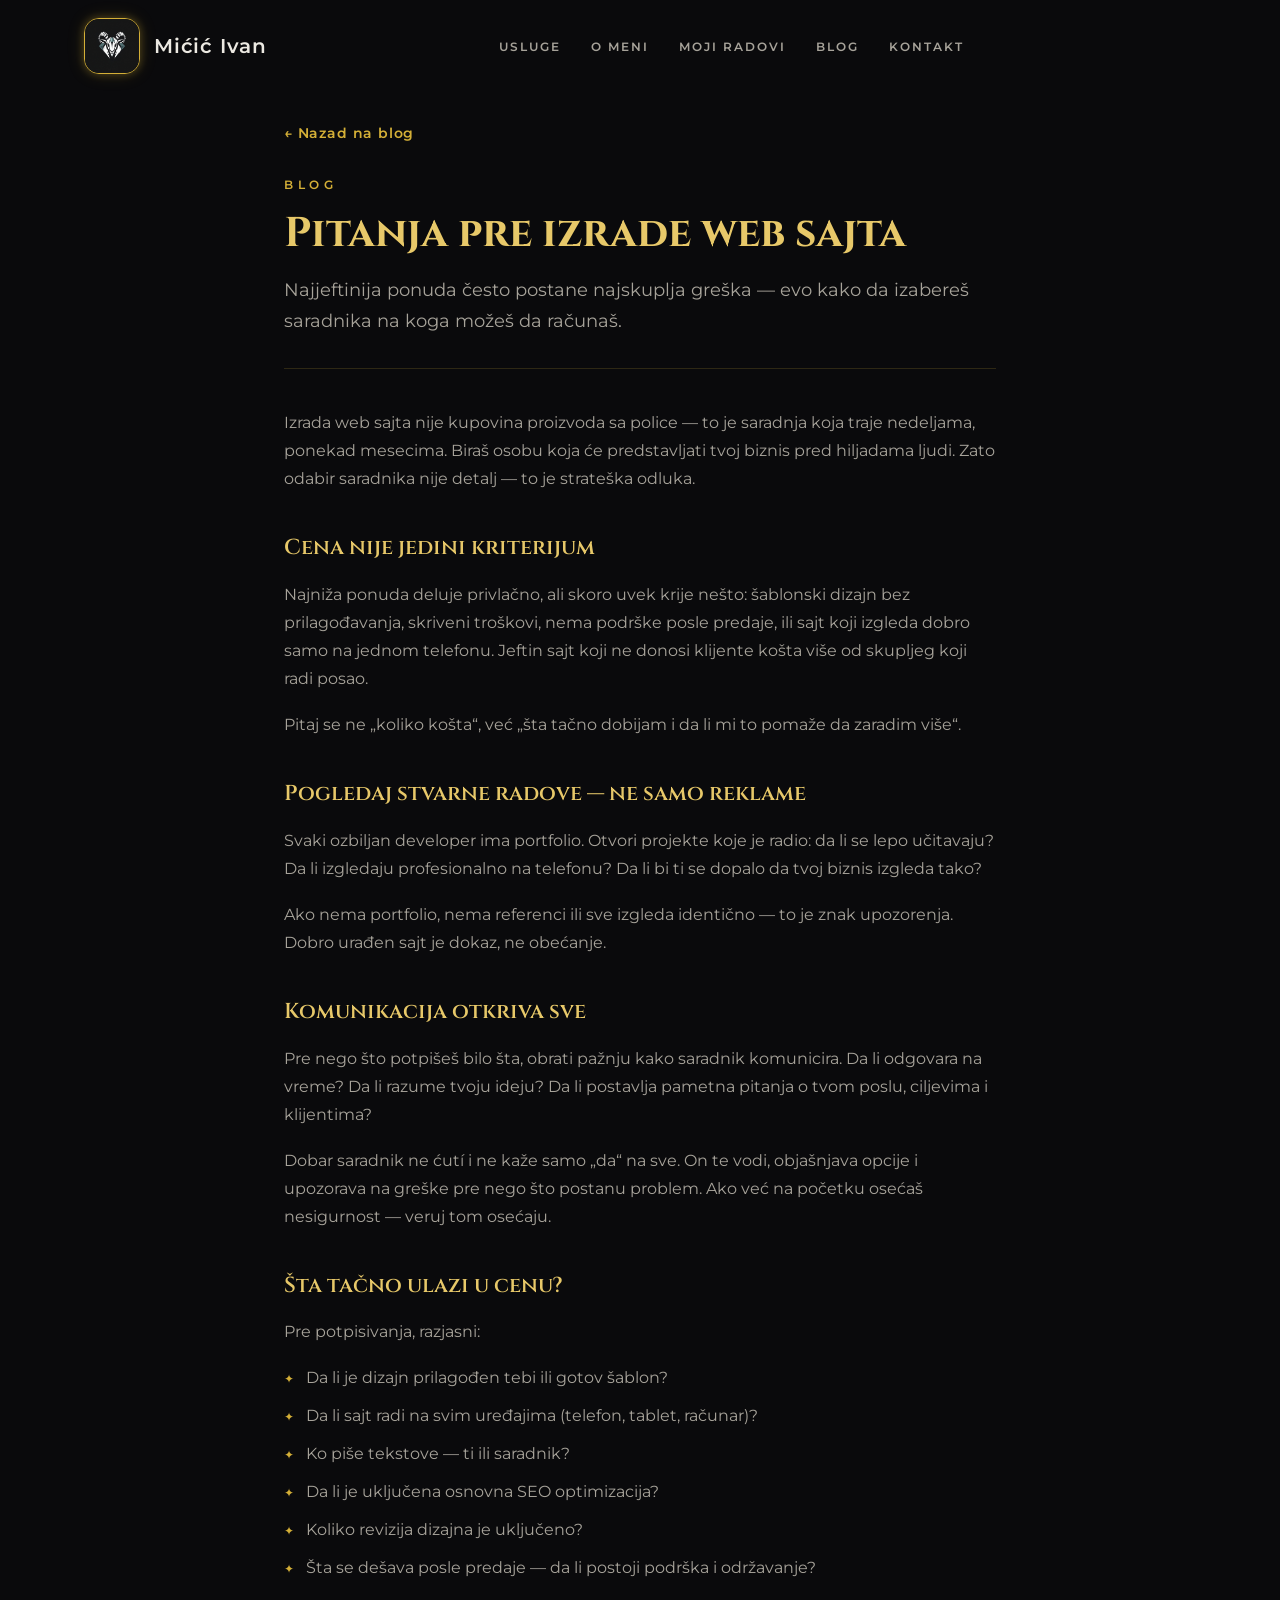
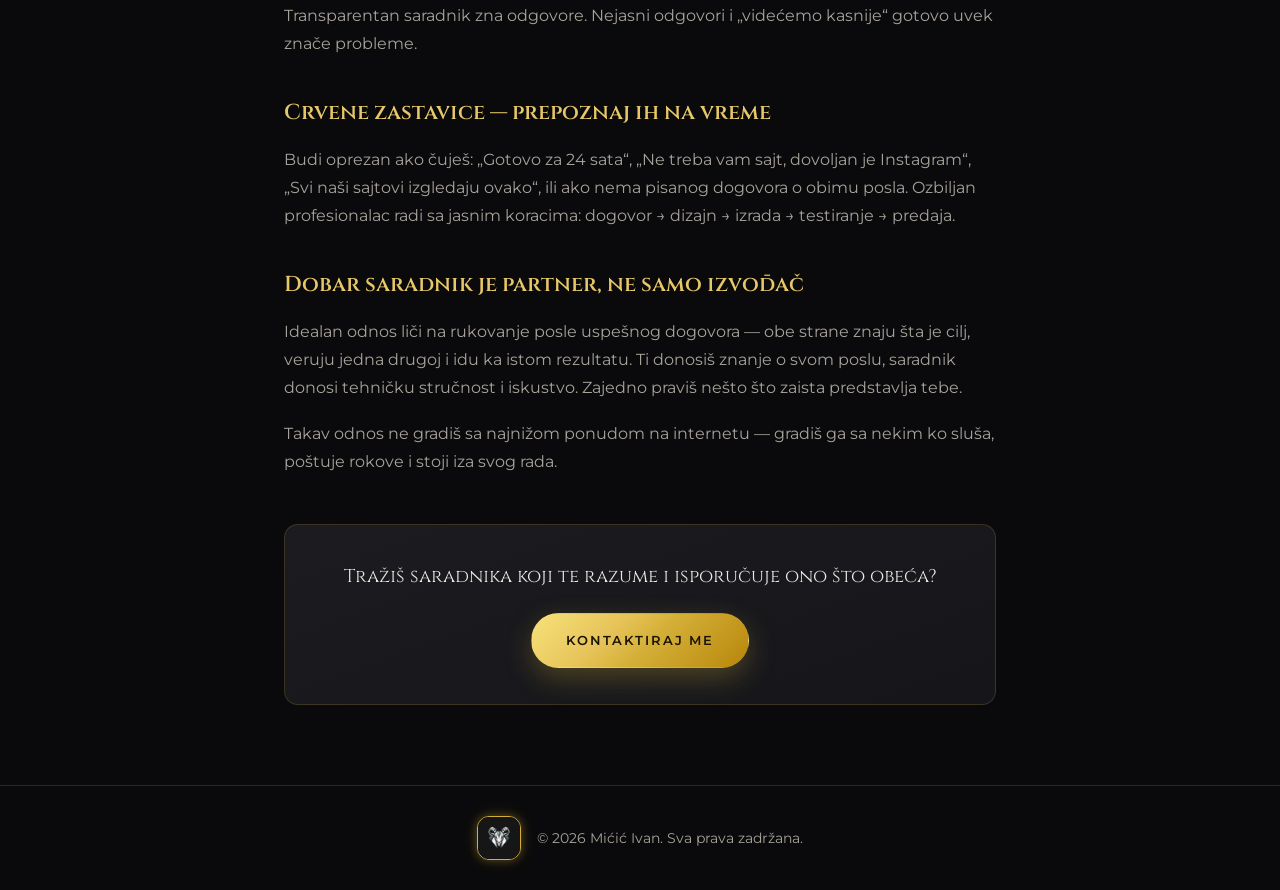
==== blog/pitanja-pre-izrade-web-sajta.html @ d141ef26 "Dodati blog sekciju, proces ikone i doterivanje UI-ja portfolija. Co-authored-by: Cursor <cursoragen" ====
<!DOCTYPE html>
<html lang="sr">
<head>
  <meta charset="UTF-8" />
  <meta name="viewport" content="width=device-width, initial-scale=1.0" />
  <title>Pitanja pre izrade web sajta | Mićić Ivan</title>
  <meta name="description" content="Kako izabrati pravog saradnika za izradu web sajta? Na šta obratiti pažnju pre potpisivanja ugovora i zašto je pažljiv odabir ključan." />

  <link rel="preconnect" href="https://fonts.googleapis.com" />
  <link rel="preconnect" href="https://fonts.gstatic.com" crossorigin />
  <link href="https://fonts.googleapis.com/css2?family=Cinzel:wght@400;500;600;700&family=Montserrat:wght@300;400;500;600;700&family=Great+Vibes&display=swap" rel="stylesheet" />

  <link rel="stylesheet" href="../css/styles.css?v=8" />
</head>
<body>

  <header class="header is-scrolled" id="header">
    <div class="container header__inner">
      <a href="../index.html#hero" class="logo" aria-label="Mićić Ivan">
        <span class="logo__mark" aria-hidden="true">
          <img src="../assets/img/logo-1.jpg" alt="" class="logo__img" />
        </span>
        <span class="logo__text">Mićić&nbsp;Ivan</span>
      </a>

      <nav class="nav" id="nav">
        <ul class="nav__list">
          <li><a class="nav__link" href="../index.html#usluge">USLUGE</a></li>
          <li><a class="nav__link" href="../index.html#o-meni">O MENI</a></li>
          <li><a class="nav__link" href="../index.html#radovi">MOJI RADOVI</a></li>
          <li><a class="nav__link" href="../index.html#blog">BLOG</a></li>
          <li><a class="nav__link" href="../index.html#kontakt">KONTAKT</a></li>
        </ul>
      </nav>

      <div class="header__actions">
        <button class="nav-toggle" id="navToggle" aria-label="Meni" aria-expanded="false">
          <span></span><span></span><span></span>
        </button>
      </div>
    </div>
  </header>

  <main class="article-page">
    <div class="container article">
      <a href="../index.html#blog" class="article__back">&larr; Nazad na blog</a>

      <header class="article__header">
        <p class="article__eyebrow">BLOG</p>
        <h1 class="article__title">Pitanja pre izrade web sajta</h1>
        <p class="article__lead">Najjeftinija ponuda često postane najskuplja greška — evo kako da izabereš saradnika na koga možeš da računaš.</p>
      </header>

      <div class="article__content">
        <p>Izrada web sajta nije kupovina proizvoda sa police — to je saradnja koja traje nedeljama, ponekad mesecima. Biraš osobu koja će predstavljati tvoj biznis pred hiljadama ljudi. Zato odabir saradnika nije detalj — to je strateška odluka.</p>

        <h2>Cena nije jedini kriterijum</h2>
        <p>Najniža ponuda deluje privlačno, ali skoro uvek krije nešto: šablonski dizajn bez prilagođavanja, skriveni troškovi, nema podrške posle predaje, ili sajt koji izgleda dobro samo na jednom telefonu. Jeftin sajt koji ne donosi klijente košta više od skupljeg koji radi posao.</p>
        <p>Pitaj se ne „koliko košta“, već „šta tačno dobijam i da li mi to pomaže da zaradim više“.</p>

        <h2>Pogledaj stvarne radove — ne samo reklame</h2>
        <p>Svaki ozbiljan developer ima portfolio. Otvori projekte koje je radio: da li se lepo učitavaju? Da li izgledaju profesionalno na telefonu? Da li bi ti se dopalo da tvoj biznis izgleda tako?</p>
        <p>Ako nema portfolio, nema referenci ili sve izgleda identično — to je znak upozorenja. Dobro urađen sajt je dokaz, ne obećanje.</p>

        <h2>Komunikacija otkriva sve</h2>
        <p>Pre nego što potpišeš bilo šta, obrati pažnju kako saradnik komunicira. Da li odgovara na vreme? Da li razume tvoju ideju? Da li postavlja pametna pitanja o tvom poslu, ciljevima i klijentima?</p>
        <p>Dobar saradnik ne ćutí i ne kaže samo „da“ na sve. On te vodi, objašnjava opcije i upozorava na greške pre nego što postanu problem. Ako već na početku osećaš nesigurnost — veruj tom osećaju.</p>

        <h2>Šta tačno ulazi u cenu?</h2>
        <p>Pre potpisivanja, razjasni:</p>
        <ul class="article__list">
          <li>Da li je dizajn prilagođen tebi ili gotov šablon?</li>
          <li>Da li sajt radi na svim uređajima (telefon, tablet, računar)?</li>
          <li>Ko piše tekstove — ti ili saradnik?</li>
          <li>Da li je uključena osnovna SEO optimizacija?</li>
          <li>Koliko revizija dizajna je uključeno?</li>
          <li>Šta se dešava posle predaje — da li postoji podrška i održavanje?</li>
        </ul>
        <p>Transparentan saradnik zna odgovore. Nejasni odgovori i „videćemo kasnije“ gotovo uvek znače probleme.</p>

        <h2>Crvene zastavice — prepoznaj ih na vreme</h2>
        <p>Budi oprezan ako čuješ: „Gotovo za 24 sata“, „Ne treba vam sajt, dovoljan je Instagram“, „Svi naši sajtovi izgledaju ovako“, ili ako nema pisanog dogovora o obimu posla. Ozbiljan profesionalac radi sa jasnim koracima: dogovor → dizajn → izrada → testiranje → predaja.</p>

        <h2>Dobar saradnik je partner, ne samo izvođač</h2>
        <p>Idealan odnos liči na rukovanje posle uspešnog dogovora — obe strane znaju šta je cilj, veruju jedna drugoj i idu ka istom rezultatu. Ti donosiš znanje o svom poslu, saradnik donosi tehničku stručnost i iskustvo. Zajedno praviš nešto što zaista predstavlja tebe.</p>
        <p>Takav odnos ne gradiš sa najnižom ponudom na internetu — gradiš ga sa nekim ko sluša, poštuje rokove i stoji iza svog rada.</p>

        <div class="article__cta">
          <p>Tražiš saradnika koji te razume i isporučuje ono što obeća?</p>
          <a href="../index.html#kontakt" class="btn btn--gold">KONTAKTIRAJ ME</a>
        </div>
      </div>
    </div>
  </main>

  <footer class="footer">
    <div class="container footer__inner">
      <span class="logo__mark" aria-hidden="true">
        <img src="../assets/img/logo-1.jpg" alt="" class="logo__img" />
      </span>
      <p class="footer__copy">&copy; <span id="year"></span> Mićić Ivan. Sva prava zadržana.</p>
    </div>
  </footer>

  <script src="../js/main.js?v=2"></script>
</body>
</html>
---- css/styles.css ----
/* ===========================================================
   Mićić Ivan — Portfolio
   Tema: crno-zlatni luksuzni dizajn
   =========================================================== */

:root {
  --black: #0a0a0c;
  --black-2: #111114;
  --black-3: #16161a;
  --surface: #1b1b20;
  --line: rgba(212, 175, 55, 0.18);

  --gold: #d4af37;
  --gold-soft: #e7c869;
  --gold-deep: #b8860b;
  --gold-grad: linear-gradient(135deg, #f6e27a 0%, #e7c45a 35%, #d4af37 55%, #b8860b 100%);

  --text: #ece9e2;
  --text-muted: #a7a39a;

  --font-display: "Cinzel", serif;
  --font-script: "Great Vibes", cursive;
  --font-body: "Montserrat", system-ui, sans-serif;

  --maxw: 1160px;
  --radius: 14px;
  --shadow: 0 20px 50px rgba(0, 0, 0, 0.55);
  --ease: cubic-bezier(0.22, 1, 0.36, 1);
}

/* ---------- Reset ---------- */
*, *::before, *::after { box-sizing: border-box; margin: 0; padding: 0; }
html { scroll-behavior: smooth; scroll-padding-top: 84px; }
body {
  font-family: var(--font-body);
  background: var(--black);
  color: var(--text);
  line-height: 1.65;
  overflow-x: hidden;
  -webkit-font-smoothing: antialiased;
}
img { max-width: 100%; display: block; }
a { color: inherit; text-decoration: none; }
ul { list-style: none; }

.container { width: 100%; max-width: var(--maxw); margin: 0 auto; padding: 0 24px; }

/* ---------- Helpers ---------- */
.gold-text {
  background: var(--gold-grad);
  -webkit-background-clip: text;
  background-clip: text;
  -webkit-text-fill-color: transparent;
  color: transparent;
}
.script-text { font-family: var(--font-script); }

/* ---------- Buttons ---------- */
.btn {
  display: inline-block;
  font-family: var(--font-body);
  font-weight: 600;
  font-size: 0.82rem;
  letter-spacing: 0.14em;
  padding: 15px 34px;
  border-radius: 50px;
  cursor: pointer;
  border: 1px solid transparent;
  transition: transform 0.3s var(--ease), box-shadow 0.3s var(--ease), background 0.3s var(--ease), color 0.3s var(--ease);
}
.btn--gold {
  background: var(--gold-grad);
  color: #1a1402;
  box-shadow: 0 10px 28px rgba(212, 175, 55, 0.28);
}
.btn--gold:hover { transform: translateY(-3px); box-shadow: 0 16px 36px rgba(212, 175, 55, 0.42); }
.btn--ghost { border-color: var(--gold); color: var(--gold); }
.btn--ghost:hover { background: rgba(212, 175, 55, 0.1); transform: translateY(-3px); }
.btn--block { width: 100%; text-align: center; }

/* ---------- Header ---------- */
.header {
  position: fixed;
  inset: 0 0 auto 0;
  z-index: 100;
  transition: background 0.4s var(--ease), box-shadow 0.4s var(--ease), padding 0.4s var(--ease);
  padding: 18px 0;
}
.header.is-scrolled {
  background: rgba(10, 10, 12, 0.88);
  backdrop-filter: blur(12px);
  box-shadow: 0 1px 0 var(--line);
  padding: 10px 0;
}
.header__inner { display: flex; align-items: center; justify-content: space-between; gap: 24px; }

.logo { display: flex; align-items: center; gap: 14px; }
.logo__mark {
  position: relative;
  width: 44px; height: 44px;
  border-radius: 12px;
  overflow: hidden;
  background: #0a0a0c;
  border: 1px solid var(--gold);
  flex-shrink: 0;
  box-shadow: 0 0 8px rgba(212, 175, 55, 0.32), 0 0 18px rgba(212, 175, 55, 0.16);
  animation: logoGlow 2.4s ease-in-out infinite;
}
.logo .logo__mark {
  width: 56px; height: 56px;
  border-radius: 15px;
}
.logo__img { width: 100%; height: 100%; object-fit: cover; display: block; }

@keyframes logoGlow {
  0%, 100% {
    transform: scale(1);
    border-color: rgba(212, 175, 55, 0.55);
    box-shadow: 0 0 5px rgba(212, 175, 55, 0.22), 0 0 12px rgba(212, 175, 55, 0.12);
  }
  50% {
    transform: scale(1.03);
    border-color: rgba(231, 200, 105, 0.72);
    box-shadow:
      0 0 10px rgba(231, 200, 105, 0.38),
      0 0 22px rgba(212, 175, 55, 0.22);
  }
}
@media (prefers-reduced-motion: reduce) {
  .logo__mark { animation: none; }
}
.logo__text {
  font-family: var(--font-body);
  font-weight: 600;
  letter-spacing: 0.04em;
  font-size: 1.25rem;
  color: var(--text);
  text-transform: none;
}

.nav__list { display: flex; gap: 30px; }
.nav__link {
  font-size: 0.78rem;
  font-weight: 600;
  letter-spacing: 0.16em;
  color: var(--text-muted);
  position: relative;
  padding: 6px 0;
  transition: color 0.3s var(--ease);
}
.nav__link::after {
  content: "";
  position: absolute;
  left: 0; bottom: 0;
  width: 0; height: 2px;
  background: var(--gold-grad);
  transition: width 0.3s var(--ease);
}
.nav__link:hover, .nav__link.is-active { color: var(--gold-soft); }
.nav__link:hover::after, .nav__link.is-active::after { width: 100%; }

.header__actions { display: flex; align-items: center; gap: 18px; }
.lang-switch { display: flex; align-items: center; gap: 6px; }
.lang-switch__btn {
  background: none; border: none; cursor: pointer;
  font-family: var(--font-body);
  font-size: 0.78rem; font-weight: 700; letter-spacing: 0.08em;
  color: var(--text-muted);
  transition: color 0.3s var(--ease);
}
.lang-switch__btn.is-active { color: var(--gold-soft); }
.lang-switch__btn:hover { color: var(--gold); }
.lang-switch__sep { color: var(--line); }

/* Hamburger */
.nav-toggle { display: none; flex-direction: column; gap: 5px; background: none; border: none; cursor: pointer; padding: 6px; }
.nav-toggle span { width: 26px; height: 2px; background: var(--gold-soft); transition: 0.3s var(--ease); border-radius: 2px; }
.nav-toggle.is-open span:nth-child(1) { transform: translateY(7px) rotate(45deg); }
.nav-toggle.is-open span:nth-child(2) { opacity: 0; }
.nav-toggle.is-open span:nth-child(3) { transform: translateY(-7px) rotate(-45deg); }

/* ---------- Hero ---------- */
.hero {
  position: relative;
  min-height: 100vh;
  display: flex;
  align-items: center;
  text-align: center;
  overflow: hidden;
  padding: 120px 0 60px;
}
.hero__bg {
  position: absolute; inset: 0;
  background:
    radial-gradient(900px 480px at 50% 12%, rgba(212, 175, 55, 0.16), transparent 60%),
    radial-gradient(700px 500px at 85% 80%, rgba(184, 134, 11, 0.12), transparent 65%),
    linear-gradient(180deg, #0a0a0c 0%, #131009 45%, #0a0a0c 100%);
}
.hero__bg::after {
  content: "";
  position: absolute; inset: 0;
  background-image:
    linear-gradient(rgba(212,175,55,0.04) 1px, transparent 1px),
    linear-gradient(90deg, rgba(212,175,55,0.04) 1px, transparent 1px);
  background-size: 60px 60px;
  mask-image: radial-gradient(circle at 50% 40%, black, transparent 75%);
}
.hero__inner { position: relative; z-index: 2; display: flex; flex-direction: column; align-items: center; }
.hero__eyebrow { letter-spacing: 0.45em; font-size: 0.72rem; color: var(--gold); margin-bottom: 18px; font-weight: 600; }
.hero__title { font-family: var(--font-display); line-height: 1; margin-bottom: 10px; }
.hero__title-top {
  display: block;
  font-size: clamp(1.85rem, 5.5vw, 3.35rem);
  letter-spacing: 0.3em;
  color: var(--text);
  font-weight: 500;
  opacity: 0.85;
}
.hero__title-main {
  display: block;
  font-size: clamp(2.8rem, 11vw, 7rem);
  font-weight: 700;
  letter-spacing: 0.04em;
  text-shadow: 0 8px 40px rgba(212, 175, 55, 0.25);
}
.hero__tagline { font-size: clamp(1.35rem, 3.8vw, 2.2rem); color: var(--gold-soft); margin: 4px 0 18px; }
.hero__sub { color: var(--text-muted); max-width: 540px; margin-bottom: 36px; font-size: 1.02rem; }
.hero__cta { display: flex; gap: 16px; flex-wrap: wrap; justify-content: center; margin-bottom: 60px; }

.hero__badges { display: flex; gap: 38px; flex-wrap: wrap; justify-content: center; }
.hero-badge { display: flex; flex-direction: column; align-items: center; gap: 8px; font-size: 0.72rem; letter-spacing: 0.18em; color: var(--text-muted); font-weight: 600; }
.hero-badge__icon { font-size: 1.7rem; filter: drop-shadow(0 4px 10px rgba(212,175,55,0.4)); }

.hero__scroll { position: absolute; bottom: 26px; left: 50%; transform: translateX(-50%); width: 26px; height: 42px; border: 2px solid var(--line); border-radius: 20px; z-index: 2; }
.hero__scroll span { position: absolute; top: 8px; left: 50%; width: 4px; height: 8px; background: var(--gold); border-radius: 2px; transform: translateX(-50%); animation: scrolldot 1.6s infinite; }
@keyframes scrolldot { 0% { opacity: 0; top: 8px; } 50% { opacity: 1; } 100% { opacity: 0; top: 22px; } }

/* ---------- Sections ---------- */
.section { padding: 100px 0; position: relative; }
.section--alt { background: var(--black-2); }
.section__eyebrow { text-align: center; letter-spacing: 0.4em; font-size: 0.72rem; color: var(--gold); font-weight: 600; margin-bottom: 12px; }
.section__title { text-align: center; font-family: var(--font-display); font-weight: 700; font-size: clamp(1.8rem, 4.5vw, 2.8rem); margin-bottom: 54px; }

/* ---------- Cards (Usluge) ---------- */
.cards { display: grid; grid-template-columns: repeat(auto-fit, minmax(240px, 1fr)); gap: 24px; }
.card {
  background: linear-gradient(160deg, var(--surface), var(--black-3));
  border: 1px solid var(--line);
  border-radius: var(--radius);
  padding: 38px 28px;
  cursor: default;
}
.card__icon { font-size: 2.4rem; margin-bottom: 18px; filter: drop-shadow(0 6px 14px rgba(212,175,55,0.35)); }
.card__title { font-family: var(--font-display); font-size: 1.2rem; margin-bottom: 12px; color: var(--gold-soft); }
.card__text { color: var(--text-muted); font-size: 0.94rem; }

/* ---------- O meni ---------- */
.about { display: grid; grid-template-columns: 0.8fr 1.2fr; gap: 56px; align-items: center; }
.about__photo {
  aspect-ratio: 1 / 1;
  border-radius: 20px;
  background: linear-gradient(160deg, var(--surface), var(--black-3));
  border: 1px solid var(--line);
  display: grid; place-items: center;
  position: relative;
  box-shadow: var(--shadow);
}
.about__photo { overflow: hidden; padding: 14px; }
.about__photo::before { content: ""; position: absolute; inset: 14px; border: 1px solid var(--line); border-radius: 14px; z-index: 2; pointer-events: none; }
.about__avatar { width: 100%; height: 100%; object-fit: cover; border-radius: 14px; display: block; }
.about__initials { font-family: var(--font-display); font-size: 5rem; font-weight: 700; background: var(--gold-grad); -webkit-background-clip: text; background-clip: text; -webkit-text-fill-color: transparent; }
.about .section__eyebrow, .about .section__title { text-align: left; }
.about__lead { font-family: var(--font-script); font-size: 1.8rem; color: var(--gold-soft); margin-bottom: 18px; line-height: 1.3; }
.about__text { color: var(--text-muted); margin-bottom: 22px; }
.about__list { display: grid; gap: 12px; margin-bottom: 30px; }
.about__list li { position: relative; padding-left: 28px; color: var(--text); }
.about__list li::before { content: "\2726"; position: absolute; left: 0; color: var(--gold); }

/* ---------- Radovi ---------- */
.works { display: grid; grid-template-columns: repeat(auto-fit, minmax(280px, 1fr)); gap: 24px; }
.work { border-radius: var(--radius); overflow: hidden; border: 1px solid var(--line); background: var(--black-3); transition: transform 0.4s var(--ease), box-shadow 0.4s var(--ease); }
.work:hover { transform: translateY(-8px); box-shadow: var(--shadow); }
.work__thumb { aspect-ratio: 16 / 10; position: relative; background: linear-gradient(135deg, #1d1a12, #2a2415 60%, #14120b); display: grid; place-items: center; }
.work__thumb::after { content: attr(data-label); font-family: var(--font-display); font-size: 3rem; font-weight: 700; color: rgba(212,175,55,0.25); }
.work__body { padding: 22px 24px; }
.work__title { font-family: var(--font-display); font-size: 1.1rem; color: var(--gold-soft); margin-bottom: 6px; }
.work__tag { color: var(--text-muted); font-size: 0.85rem; letter-spacing: 0.06em; }
.works__note { text-align: center; color: var(--text-muted); font-size: 0.8rem; margin-top: 28px; opacity: 0.7; }

/* ---------- Proces ---------- */
.steps { display: grid; grid-template-columns: repeat(auto-fit, minmax(180px, 1fr)); gap: 20px; }
.step {
  position: relative;
  text-align: center;
  padding: 30px 18px;
  border: 1px solid var(--line);
  border-radius: var(--radius);
  background: linear-gradient(160deg, var(--surface), var(--black-3));
  cursor: default;
}
.step::before {
  content: "";
  position: absolute;
  top: 0; left: 18%; right: 18%;
  height: 2px;
  background: linear-gradient(90deg, transparent, rgba(212, 175, 55, 0.32), transparent);
  border-radius: 2px;
}
.step__num { font-family: var(--font-display); font-size: 2.4rem; font-weight: 700; display: block; margin-bottom: 8px; background: var(--gold-grad); -webkit-background-clip: text; background-clip: text; -webkit-text-fill-color: transparent; }
.step__icon { display: block; font-size: 1.9rem; margin-bottom: 12px; filter: drop-shadow(0 6px 14px rgba(212,175,55,0.35)); }
.step__icon--svg { filter: none; }
.step__icon--svg svg { display: block; margin: 0 auto; filter: drop-shadow(0 6px 14px rgba(212,175,55,0.35)); }
.step__icon--pencil svg { width: 2.15rem; height: 2.15rem; transform: rotate(-42deg); }
.step__icon--gear svg { width: 2.35rem; height: 2.35rem; filter: drop-shadow(0 6px 12px rgba(161, 161, 170, 0.4)); }
.step h3 { font-family: var(--font-display); font-weight: 500; letter-spacing: 0.1em; font-size: 1rem; color: var(--text); }

/* ---------- Blog ---------- */
.posts { display: grid; grid-template-columns: repeat(auto-fit, minmax(300px, 1fr)); gap: 28px; }
.post { display: flex; flex-direction: column; border: 1px solid var(--line); border-radius: var(--radius); overflow: hidden; background: var(--black-3); transition: transform 0.4s var(--ease), box-shadow 0.4s var(--ease); }
.post:hover { transform: translateY(-6px); box-shadow: var(--shadow); }
.post__thumb { display: flex; align-items: center; justify-content: center; aspect-ratio: 16 / 6; background: linear-gradient(135deg, #1d1a12, #2a2415 60%, #14120b); transition: filter 0.4s var(--ease); overflow: hidden; padding: 14px 16px; }
.post:hover .post__thumb { filter: brightness(1.08); }

/* Blog thumb — skrolujući sajt */
.post__browser { display: flex; flex-direction: column; width: min(88%, 280px); height: 92%; border-radius: 8px; overflow: hidden; border: 1px solid rgba(212,175,55,0.22); box-shadow: 0 10px 28px rgba(0,0,0,0.45); background: #121215; }
.post__browser-chrome { display: flex; align-items: center; gap: 8px; padding: 6px 8px; background: #1b1b20; border-bottom: 1px solid rgba(212,175,55,0.12); flex-shrink: 0; }
.post__browser-dots { display: flex; gap: 4px; }
.post__browser-dots i { width: 6px; height: 6px; border-radius: 50%; background: rgba(212,175,55,0.35); display: block; }
.post__browser-dots i:first-child { background: #d4af37; }
.post__browser-url { flex: 1; height: 7px; border-radius: 4px; background: rgba(212,175,55,0.12); }
.post__browser-viewport { flex: 1; overflow: hidden; position: relative; background: #0f0f12; }
.post__browser-iframe {
  position: absolute;
  top: 0; left: 0;
  width: 1280px;
  height: 420px;
  border: 0;
  transform: scale(0.21);
  transform-origin: 0 0;
  pointer-events: none;
}
.post__thumb-video { width: 100%; height: 100%; object-fit: cover; object-position: center 35%; display: block; }
.post__thumb--deal { padding: 0; }

html.is-embed #blog { display: none !important; }
html.is-embed .hero__scroll { display: none; }
html.is-embed { scroll-behavior: auto; }
.post__body { padding: 26px; display: flex; flex-direction: column; gap: 12px; }
.post__title { font-family: var(--font-display); font-size: 1.18rem; color: var(--gold-soft); }
.post__text { color: var(--text-muted); font-size: 0.92rem; }
.post__title a { color: inherit; transition: color 0.3s var(--ease); }
.post__title a:hover { color: var(--gold); }
.post__link { color: var(--gold); font-weight: 600; font-size: 0.85rem; letter-spacing: 0.05em; margin-top: auto; transition: gap 0.3s var(--ease); }
.post__link:hover { color: var(--gold-soft); }

/* ---------- Blog članak ---------- */
.article-page { padding: 120px 0 80px; }
.article { max-width: 760px; margin: 0 auto; }
.article__back { display: inline-block; color: var(--gold); font-size: 0.85rem; font-weight: 600; letter-spacing: 0.06em; margin-bottom: 32px; transition: color 0.3s var(--ease); }
.article__back:hover { color: var(--gold-soft); }
.article__eyebrow { letter-spacing: 0.4em; font-size: 0.72rem; color: var(--gold); font-weight: 600; margin-bottom: 14px; }
.article__title { font-family: var(--font-display); font-size: clamp(1.8rem, 4.5vw, 2.6rem); font-weight: 700; color: var(--gold-soft); line-height: 1.2; margin-bottom: 16px; }
.article__lead { font-size: 1.12rem; color: var(--text-muted); line-height: 1.7; margin-bottom: 40px; padding-bottom: 32px; border-bottom: 1px solid var(--line); }
.article__content { color: var(--text); line-height: 1.75; }
.article__content h2 { font-family: var(--font-display); font-size: 1.35rem; font-weight: 600; color: var(--gold-soft); margin: 36px 0 14px; }
.article__content p { margin-bottom: 18px; color: var(--text-muted); }
.article__list { margin: 0 0 20px 0; padding-left: 0; list-style: none; }
.article__list li { position: relative; padding-left: 22px; margin-bottom: 10px; color: var(--text-muted); }
.article__list li::before { content: "\2726"; position: absolute; left: 0; color: var(--gold); font-size: 0.75rem; top: 4px; }
.article__cta { margin-top: 48px; padding: 36px 28px; text-align: center; border: 1px solid var(--line); border-radius: var(--radius); background: linear-gradient(160deg, var(--surface), var(--black-3)); }
.article__cta p { font-family: var(--font-display); font-size: 1.15rem; color: var(--text); margin-bottom: 20px; }

/* ---------- Kontakt ---------- */
.section--contact { background: linear-gradient(180deg, var(--black-2), var(--black)); }
.contact__head { text-align: center; max-width: 600px; margin: 0 auto 50px; }
.contact__lead { color: var(--text-muted); }
.contact__grid { display: grid; grid-template-columns: 0.9fr 1.1fr; gap: 48px; align-items: start; }
.contact__info { display: grid; gap: 18px; align-content: start; }
.contact__item { display: flex; align-items: center; gap: 18px; padding: 22px 24px; border: 1px solid var(--line); border-radius: var(--radius); background: var(--black-3); transition: border-color 0.3s var(--ease), transform 0.3s var(--ease); }
.contact__item:hover { border-color: var(--gold); transform: translateY(-3px); }
.contact__icon { font-size: 1.5rem; color: var(--gold); width: 52px; height: 52px; display: grid; place-items: center; border-radius: 50%; background: rgba(212,175,55,0.1); flex-shrink: 0; }
.contact__item small { display: block; color: var(--text-muted); font-size: 0.72rem; letter-spacing: 0.18em; text-transform: uppercase; margin-bottom: 2px; }
.contact__item span > span, .contact__item > span { font-weight: 500; }

/* Form */
.contact__form { display: grid; gap: 22px; }
.field { position: relative; }
.field input, .field textarea {
  width: 100%;
  background: var(--black-3);
  border: 1px solid var(--line);
  border-radius: 10px;
  padding: 18px 16px 8px;
  color: var(--text);
  font-family: var(--font-body);
  font-size: 0.95rem;
  resize: vertical;
  transition: border-color 0.3s var(--ease);
}
.field textarea { padding-top: 22px; }
.field input:focus, .field textarea:focus { outline: none; border-color: var(--gold); }
.field label {
  position: absolute; left: 16px; top: 14px;
  color: var(--text-muted); font-size: 0.95rem;
  pointer-events: none;
  transition: 0.2s var(--ease);
}
.field input:focus + label, .field input:not(:placeholder-shown) + label,
.field textarea:focus + label, .field textarea:not(:placeholder-shown) + label {
  top: 5px; font-size: 0.66rem; letter-spacing: 0.12em; color: var(--gold); text-transform: uppercase;
}
.form__status { font-size: 0.88rem; min-height: 1.2em; }
.form__status.is-ok { color: var(--gold-soft); }
.form__status.is-err { color: #e07a7a; }

/* ---------- Footer ---------- */
.footer { background: var(--black); border-top: 1px solid var(--line); padding: 30px 0; }
.footer__inner { display: flex; align-items: center; justify-content: center; gap: 16px; flex-wrap: wrap; }
.footer__copy { color: var(--text-muted); font-size: 0.85rem; }

/* ---------- Reveal animation ---------- */
[data-reveal] { opacity: 0; transform: translateY(28px); transition: opacity 0.7s var(--ease), transform 0.7s var(--ease); }
[data-reveal].is-visible { opacity: 1; transform: none; }

/* ---------- Responsive ---------- */
@media (max-width: 880px) {
  .about, .contact__grid { grid-template-columns: 1fr; gap: 36px; }
  .about__media { max-width: 360px; margin: 0 auto; }

  .nav {
    position: fixed; inset: 0 0 0 auto;
    width: min(78%, 320px);
    background: rgba(12, 12, 14, 0.97);
    backdrop-filter: blur(14px);
    border-left: 1px solid var(--line);
    transform: translateX(100%);
    transition: transform 0.4s var(--ease);
    padding: 100px 36px;
    z-index: 90;
  }
  .nav.is-open { transform: translateX(0); }
  .nav__list { flex-direction: column; gap: 26px; }
  .nav__link { font-size: 0.95rem; }
  .nav-toggle { display: flex; z-index: 95; }
}

@media (max-width: 520px) {
  .section { padding: 72px 0; }
  .hero__badges { gap: 24px; }
  .btn { padding: 13px 26px; }
}
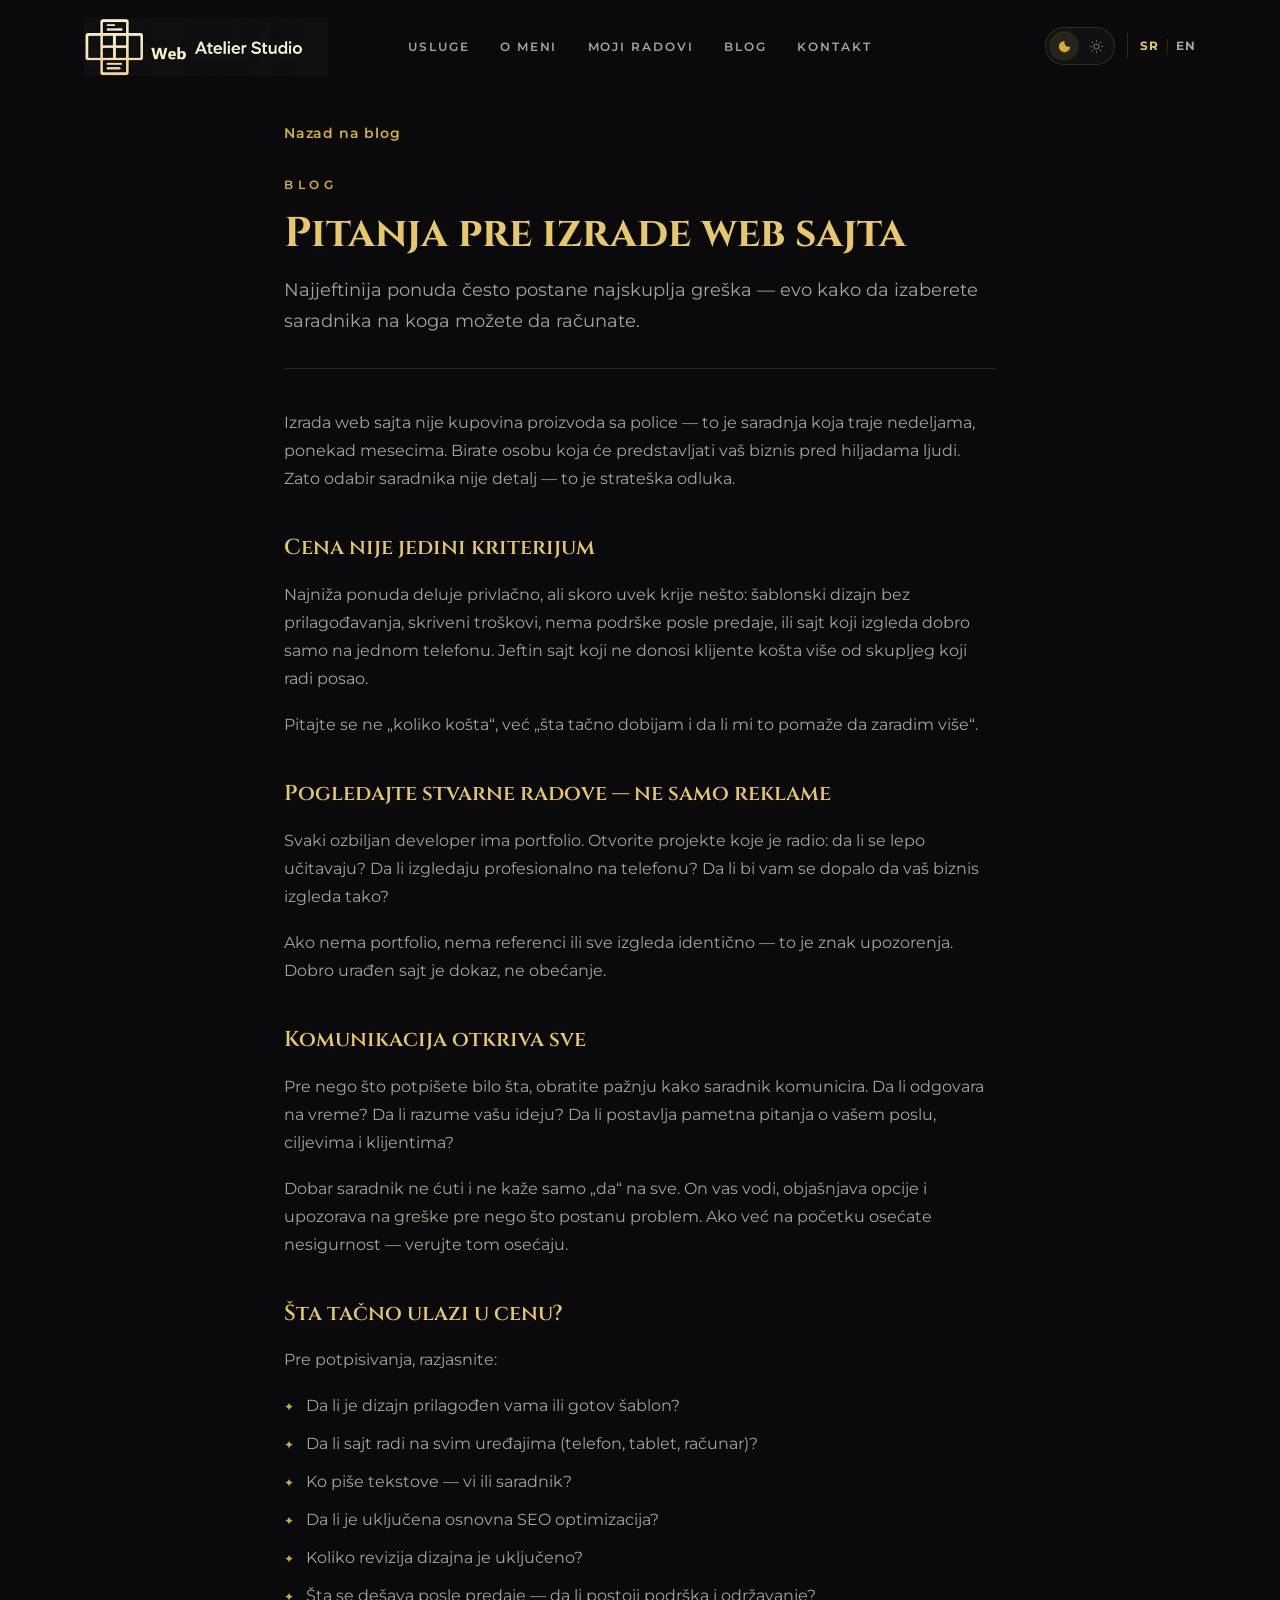
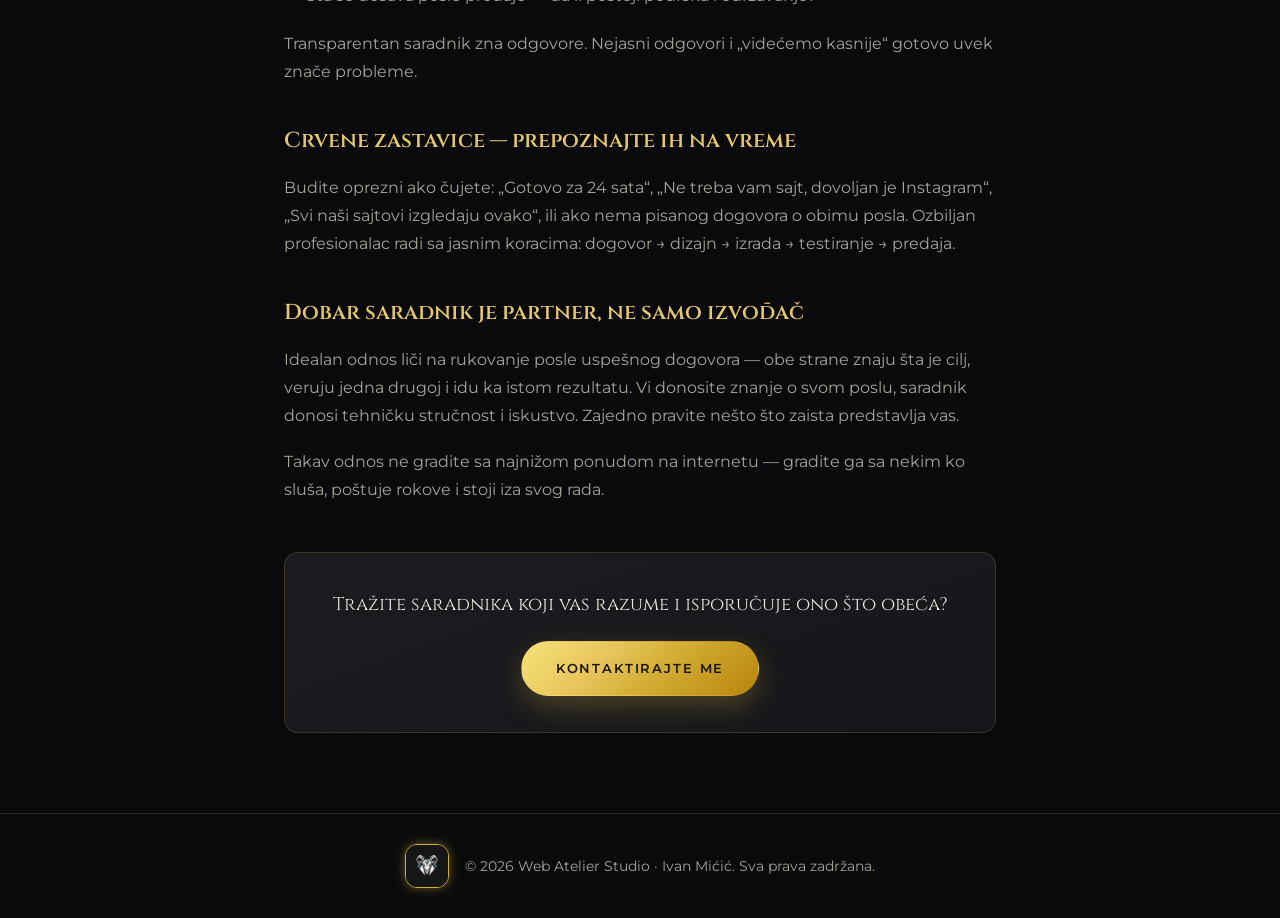
==== commit 42136766: "Rebrendovati sajt na Web Atelier Studio sa novim logotipima, temom i i18n. Co-authored-by: Cursor <c" ====
--- a/blog/pitanja-pre-izrade-web-sajta.html
+++ b/blog/pitanja-pre-izrade-web-sajta.html
@@ -3,37 +3,58 @@
 <head>
   <meta charset="UTF-8" />
   <meta name="viewport" content="width=device-width, initial-scale=1.0" />
-  <title>Pitanja pre izrade web sajta | Mićić Ivan</title>
+  <title>Pitanja pre izrade web sajta | Web Atelier Studio</title>
   <meta name="description" content="Kako izabrati pravog saradnika za izradu web sajta? Na šta obratiti pažnju pre potpisivanja ugovora i zašto je pažljiv odabir ključan." />
 
   <link rel="preconnect" href="https://fonts.googleapis.com" />
   <link rel="preconnect" href="https://fonts.gstatic.com" crossorigin />
   <link href="https://fonts.googleapis.com/css2?family=Cinzel:wght@400;500;600;700&family=Montserrat:wght@300;400;500;600;700&family=Great+Vibes&display=swap" rel="stylesheet" />
 
-  <link rel="stylesheet" href="../css/styles.css?v=8" />
+  <link rel="stylesheet" href="../css/styles.css?v=36" />
+
+  <script>
+    (function () {
+      if (localStorage.getItem("portfolio-theme") === "light") {
+        document.documentElement.setAttribute("data-theme", "light");
+      }
+    })();
+  </script>
 </head>
 <body>
 
   <header class="header is-scrolled" id="header">
     <div class="container header__inner">
-      <a href="../index.html#hero" class="logo" aria-label="Mićić Ivan">
-        <span class="logo__mark" aria-hidden="true">
-          <img src="../assets/img/logo-1.jpg" alt="" class="logo__img" />
+      <a href="../index.html#hero" class="logo" aria-label="Web Atelier Studio">
+        <span class="logo__mark logo__mark--brand" aria-hidden="true">
+          <img src="../assets/img/web-atelier-studio.png?v=3" alt="Web Atelier Studio" class="logo__img logo__img--dark" />
+          <img src="../assets/img/web-atelier-studio-light.png?v=2" alt="" class="logo__img logo__img--light" />
         </span>
-        <span class="logo__text">Mićić&nbsp;Ivan</span>
       </a>
 
       <nav class="nav" id="nav">
         <ul class="nav__list">
-          <li><a class="nav__link" href="../index.html#usluge">USLUGE</a></li>
-          <li><a class="nav__link" href="../index.html#o-meni">O MENI</a></li>
-          <li><a class="nav__link" href="../index.html#radovi">MOJI RADOVI</a></li>
-          <li><a class="nav__link" href="../index.html#blog">BLOG</a></li>
-          <li><a class="nav__link" href="../index.html#kontakt">KONTAKT</a></li>
+          <li><a class="nav__link" href="../index.html#usluge" data-i18n="nav.services">USLUGE</a></li>
+          <li><a class="nav__link" href="../index.html#o-meni" data-i18n="nav.about">O MENI</a></li>
+          <li><a class="nav__link" href="../index.html#radovi" data-i18n="nav.works">MOJI RADOVI</a></li>
+          <li><a class="nav__link" href="../index.html#blog" data-i18n="nav.blog">BLOG</a></li>
+          <li><a class="nav__link" href="../index.html#kontakt" data-i18n="nav.contact">KONTAKT</a></li>
         </ul>
       </nav>
 
       <div class="header__actions">
+        <div class="theme-switch" role="group" data-i18n-aria="a11y.theme">
+          <button type="button" class="theme-switch__btn is-active" data-theme="dark" data-i18n-aria="a11y.themeDark" aria-label="Tamna tema">
+            <svg class="theme-switch__icon" viewBox="0 0 24 24" aria-hidden="true"><path d="M12 3a9 9 0 1 0 9 9 7 7 0 0 1-9-9z"/></svg>
+          </button>
+          <button type="button" class="theme-switch__btn" data-theme="light" data-i18n-aria="a11y.themeLight" aria-label="Svetla tema">
+            <svg class="theme-switch__icon" viewBox="0 0 24 24" aria-hidden="true"><circle cx="12" cy="12" r="4"/><path d="M12 2v2M12 20v2M4.93 4.93l1.41 1.41M17.66 17.66l1.41 1.41M2 12h2M20 12h2M4.93 19.07l1.41-1.41M17.66 6.34l1.41-1.41"/></svg>
+          </button>
+        </div>
+        <div class="lang-switch" role="group" aria-label="Language">
+          <button class="lang-switch__btn is-active" data-lang="sr">SR</button>
+          <span class="lang-switch__sep">|</span>
+          <button class="lang-switch__btn" data-lang="en">EN</button>
+        </div>
         <button class="nav-toggle" id="navToggle" aria-label="Meni" aria-expanded="false">
           <span></span><span></span><span></span>
         </button>
@@ -43,51 +64,51 @@
 
   <main class="article-page">
     <div class="container article">
-      <a href="../index.html#blog" class="article__back">&larr; Nazad na blog</a>
+      <a href="../index.html#blog" class="article__back" data-i18n="blog.article.back">&larr; Nazad na blog</a>
 
       <header class="article__header">
-        <p class="article__eyebrow">BLOG</p>
+        <p class="article__eyebrow" data-i18n="blog.eyebrow">BLOG</p>
         <h1 class="article__title">Pitanja pre izrade web sajta</h1>
-        <p class="article__lead">Najjeftinija ponuda često postane najskuplja greška — evo kako da izabereš saradnika na koga možeš da računaš.</p>
+        <p class="article__lead">Najjeftinija ponuda često postane najskuplja greška — evo kako da izaberete saradnika na koga možete da računate.</p>
       </header>
 
       <div class="article__content">
-        <p>Izrada web sajta nije kupovina proizvoda sa police — to je saradnja koja traje nedeljama, ponekad mesecima. Biraš osobu koja će predstavljati tvoj biznis pred hiljadama ljudi. Zato odabir saradnika nije detalj — to je strateška odluka.</p>
+        <p>Izrada web sajta nije kupovina proizvoda sa police — to je saradnja koja traje nedeljama, ponekad mesecima. Birate osobu koja će predstavljati vaš biznis pred hiljadama ljudi. Zato odabir saradnika nije detalj — to je strateška odluka.</p>
 
         <h2>Cena nije jedini kriterijum</h2>
         <p>Najniža ponuda deluje privlačno, ali skoro uvek krije nešto: šablonski dizajn bez prilagođavanja, skriveni troškovi, nema podrške posle predaje, ili sajt koji izgleda dobro samo na jednom telefonu. Jeftin sajt koji ne donosi klijente košta više od skupljeg koji radi posao.</p>
-        <p>Pitaj se ne „koliko košta“, već „šta tačno dobijam i da li mi to pomaže da zaradim više“.</p>
+        <p>Pitajte se ne „koliko košta“, već „šta tačno dobijam i da li mi to pomaže da zaradim više“.</p>
 
-        <h2>Pogledaj stvarne radove — ne samo reklame</h2>
-        <p>Svaki ozbiljan developer ima portfolio. Otvori projekte koje je radio: da li se lepo učitavaju? Da li izgledaju profesionalno na telefonu? Da li bi ti se dopalo da tvoj biznis izgleda tako?</p>
+        <h2>Pogledajte stvarne radove — ne samo reklame</h2>
+        <p>Svaki ozbiljan developer ima portfolio. Otvorite projekte koje je radio: da li se lepo učitavaju? Da li izgledaju profesionalno na telefonu? Da li bi vam se dopalo da vaš biznis izgleda tako?</p>
         <p>Ako nema portfolio, nema referenci ili sve izgleda identično — to je znak upozorenja. Dobro urađen sajt je dokaz, ne obećanje.</p>
 
         <h2>Komunikacija otkriva sve</h2>
-        <p>Pre nego što potpišeš bilo šta, obrati pažnju kako saradnik komunicira. Da li odgovara na vreme? Da li razume tvoju ideju? Da li postavlja pametna pitanja o tvom poslu, ciljevima i klijentima?</p>
-        <p>Dobar saradnik ne ćutí i ne kaže samo „da“ na sve. On te vodi, objašnjava opcije i upozorava na greške pre nego što postanu problem. Ako već na početku osećaš nesigurnost — veruj tom osećaju.</p>
+        <p>Pre nego što potpišete bilo šta, obratite pažnju kako saradnik komunicira. Da li odgovara na vreme? Da li razume vašu ideju? Da li postavlja pametna pitanja o vašem poslu, ciljevima i klijentima?</p>
+        <p>Dobar saradnik ne ćuti i ne kaže samo „da“ na sve. On vas vodi, objašnjava opcije i upozorava na greške pre nego što postanu problem. Ako već na početku osećate nesigurnost — verujte tom osećaju.</p>
 
         <h2>Šta tačno ulazi u cenu?</h2>
-        <p>Pre potpisivanja, razjasni:</p>
+        <p>Pre potpisivanja, razjasnite:</p>
         <ul class="article__list">
-          <li>Da li je dizajn prilagođen tebi ili gotov šablon?</li>
+          <li>Da li je dizajn prilagođen vama ili gotov šablon?</li>
           <li>Da li sajt radi na svim uređajima (telefon, tablet, računar)?</li>
-          <li>Ko piše tekstove — ti ili saradnik?</li>
+          <li>Ko piše tekstove — vi ili saradnik?</li>
           <li>Da li je uključena osnovna SEO optimizacija?</li>
           <li>Koliko revizija dizajna je uključeno?</li>
           <li>Šta se dešava posle predaje — da li postoji podrška i održavanje?</li>
         </ul>
         <p>Transparentan saradnik zna odgovore. Nejasni odgovori i „videćemo kasnije“ gotovo uvek znače probleme.</p>
 
-        <h2>Crvene zastavice — prepoznaj ih na vreme</h2>
-        <p>Budi oprezan ako čuješ: „Gotovo za 24 sata“, „Ne treba vam sajt, dovoljan je Instagram“, „Svi naši sajtovi izgledaju ovako“, ili ako nema pisanog dogovora o obimu posla. Ozbiljan profesionalac radi sa jasnim koracima: dogovor → dizajn → izrada → testiranje → predaja.</p>
+        <h2>Crvene zastavice — prepoznajte ih na vreme</h2>
+        <p>Budite oprezni ako čujete: „Gotovo za 24 sata“, „Ne treba vam sajt, dovoljan je Instagram“, „Svi naši sajtovi izgledaju ovako“, ili ako nema pisanog dogovora o obimu posla. Ozbiljan profesionalac radi sa jasnim koracima: dogovor → dizajn → izrada → testiranje → predaja.</p>
 
         <h2>Dobar saradnik je partner, ne samo izvođač</h2>
-        <p>Idealan odnos liči na rukovanje posle uspešnog dogovora — obe strane znaju šta je cilj, veruju jedna drugoj i idu ka istom rezultatu. Ti donosiš znanje o svom poslu, saradnik donosi tehničku stručnost i iskustvo. Zajedno praviš nešto što zaista predstavlja tebe.</p>
-        <p>Takav odnos ne gradiš sa najnižom ponudom na internetu — gradiš ga sa nekim ko sluša, poštuje rokove i stoji iza svog rada.</p>
+        <p>Idealan odnos liči na rukovanje posle uspešnog dogovora — obe strane znaju šta je cilj, veruju jedna drugoj i idu ka istom rezultatu. Vi donosite znanje o svom poslu, saradnik donosi tehničku stručnost i iskustvo. Zajedno pravite nešto što zaista predstavlja vas.</p>
+        <p>Takav odnos ne gradite sa najnižom ponudom na internetu — gradite ga sa nekim ko sluša, poštuje rokove i stoji iza svog rada.</p>
 
         <div class="article__cta">
-          <p>Tražiš saradnika koji te razume i isporučuje ono što obeća?</p>
-          <a href="../index.html#kontakt" class="btn btn--gold">KONTAKTIRAJ ME</a>
+          <p data-i18n="blog.a2.cta.text">Tražite saradnika koji vas razume i isporučuje ono što obeća?</p>
+          <a href="../index.html#kontakt" class="btn btn--gold" data-i18n="blog.a2.cta.btn">KONTAKTIRAJTE ME</a>
         </div>
       </div>
     </div>
@@ -96,12 +117,14 @@
   <footer class="footer">
     <div class="container footer__inner">
       <span class="logo__mark" aria-hidden="true">
-        <img src="../assets/img/logo-1.jpg" alt="" class="logo__img" />
+        <img src="../assets/img/logo-1.jpg" alt="" class="logo__img" loading="lazy" decoding="async" />
       </span>
-      <p class="footer__copy">&copy; <span id="year"></span> Mićić Ivan. Sva prava zadržana.</p>
+      <p class="footer__copy">&copy; <span id="year"></span> <span data-i18n="footer.copy">Web Atelier Studio &middot; Ivan Mićić</span>. <span data-i18n="footer.rights">Sva prava zadržana.</span></p>
     </div>
   </footer>
 
-  <script src="../js/main.js?v=2"></script>
+  <script src="../js/theme.js?v=1"></script>
+  <script src="../js/i18n.js?v=15"></script>
+  <script src="../js/main.js?v=7"></script>
 </body>
 </html>
--- a/css/styles.css
+++ b/css/styles.css
@@ -4,19 +4,35 @@
    =========================================================== */
 
 :root {
-  --black: #0a0a0c;
-  --black-2: #111114;
+  color-scheme: dark;
+
+  --color-bg: #0a0a0c;
+  --color-surface: #1b1b20;
+  --color-surface-alt: #111114;
+  --color-text: #ece9e2;
+  --color-text-muted: #a7a39a;
+  --color-gold: #d4af37;
+  --color-gold-hover: #e7c869;
+  --color-gold-soft: #e7c869;
+  --color-border: rgba(212, 175, 55, 0.18);
+  --color-divider: rgba(212, 175, 55, 0.28);
+  --shadow-sm: 0 4px 12px rgba(0, 0, 0, 0.25);
+  --shadow-md: 0 10px 30px rgba(0, 0, 0, 0.35);
+  --shadow-lg: 0 20px 50px rgba(0, 0, 0, 0.55);
+
+  --black: var(--color-bg);
+  --black-2: var(--color-surface-alt);
   --black-3: #16161a;
-  --surface: #1b1b20;
-  --line: rgba(212, 175, 55, 0.18);
-
-  --gold: #d4af37;
-  --gold-soft: #e7c869;
+  --surface: var(--color-surface);
+  --line: var(--color-border);
+
+  --gold: var(--color-gold);
+  --gold-soft: var(--color-gold-soft);
   --gold-deep: #b8860b;
   --gold-grad: linear-gradient(135deg, #f6e27a 0%, #e7c45a 35%, #d4af37 55%, #b8860b 100%);
 
-  --text: #ece9e2;
-  --text-muted: #a7a39a;
+  --text: var(--color-text);
+  --text-muted: var(--color-text-muted);
 
   --font-display: "Cinzel", serif;
   --font-script: "Great Vibes", cursive;
@@ -24,7 +40,7 @@
 
   --maxw: 1160px;
   --radius: 14px;
-  --shadow: 0 20px 50px rgba(0, 0, 0, 0.55);
+  --shadow: var(--shadow-lg);
   --ease: cubic-bezier(0.22, 1, 0.36, 1);
 }
 
@@ -54,6 +70,15 @@
   color: transparent;
 }
 .script-text { font-family: var(--font-script); }
+
+.line-icon {
+  display: block;
+  fill: none;
+  stroke: var(--gold);
+  stroke-width: 1.75;
+  stroke-linecap: round;
+  stroke-linejoin: round;
+}
 
 /* ---------- Buttons ---------- */
 .btn {
@@ -92,9 +117,22 @@
   box-shadow: 0 1px 0 var(--line);
   padding: 10px 0;
 }
-.header__inner { display: flex; align-items: center; justify-content: space-between; gap: 24px; }
-
-.logo { display: flex; align-items: center; gap: 14px; }
+.header__inner {
+  display: grid;
+  grid-template-columns: 1fr auto 1fr;
+  align-items: center;
+  column-gap: clamp(16px, 3vw, 32px);
+}
+.logo { display: flex; align-items: center; flex-shrink: 0; grid-column: 1; justify-self: start; min-width: 0; }
+.nav { grid-column: 2; justify-self: center; }
+.header__actions {
+  display: flex;
+  align-items: center;
+  gap: 12px;
+  grid-column: 3;
+  justify-self: end;
+  flex-shrink: 0;
+}
 .logo__mark {
   position: relative;
   width: 44px; height: 44px;
@@ -110,7 +148,34 @@
   width: 56px; height: 56px;
   border-radius: 15px;
 }
+.logo__mark--brand {
+  width: auto;
+  height: auto;
+  border: none;
+  box-shadow: none;
+  animation: none;
+  background: transparent;
+  border-radius: 0;
+  overflow: visible;
+}
+.logo .logo__mark--brand { max-height: 60px; }
+.logo .logo__mark--brand .logo__img {
+  width: auto;
+  height: clamp(44px, 5vw, 58px);
+  max-width: min(320px, 38vw);
+  object-fit: contain;
+}
+.footer .logo__mark--brand .logo__img {
+  height: 44px;
+  max-width: 280px;
+}
 .logo__img { width: 100%; height: 100%; object-fit: cover; display: block; }
+
+/* Brand logo — jedna varijanta po temi */
+.logo__mark--brand .logo__img--light { display: none; }
+.logo__mark--brand .logo__img--dark { display: block; }
+[data-theme="light"] .logo__mark--brand .logo__img--dark { display: none; }
+[data-theme="light"] .logo__mark--brand .logo__img--light { display: block; }
 
 @keyframes logoGlow {
   0%, 100% {
@@ -159,8 +224,7 @@
 .nav__link:hover, .nav__link.is-active { color: var(--gold-soft); }
 .nav__link:hover::after, .nav__link.is-active::after { width: 100%; }
 
-.header__actions { display: flex; align-items: center; gap: 18px; }
-.lang-switch { display: flex; align-items: center; gap: 6px; }
+.lang-switch { display: flex; align-items: center; gap: 6px; padding-left: 12px; border-left: 1px solid var(--line); }
 .lang-switch__btn {
   background: none; border: none; cursor: pointer;
   font-family: var(--font-body);
@@ -171,6 +235,47 @@
 .lang-switch__btn.is-active { color: var(--gold-soft); }
 .lang-switch__btn:hover { color: var(--gold); }
 .lang-switch__sep { color: var(--line); }
+
+.theme-switch {
+  display: flex;
+  align-items: center;
+  gap: 2px;
+  padding: 3px;
+  border: 1px solid var(--line);
+  border-radius: 999px;
+  background: rgba(255, 255, 255, 0.03);
+}
+.theme-switch__btn {
+  display: grid;
+  place-items: center;
+  width: 30px;
+  height: 30px;
+  padding: 0;
+  border: none;
+  border-radius: 50%;
+  background: transparent;
+  cursor: pointer;
+  color: var(--text-muted);
+  transition: color 0.3s var(--ease), background 0.3s var(--ease);
+}
+.theme-switch__btn.is-active {
+  color: var(--gold);
+  background: rgba(212, 175, 55, 0.12);
+}
+.theme-switch__btn:hover { color: var(--gold); }
+.theme-switch__icon {
+  width: 15px;
+  height: 15px;
+  fill: none;
+  stroke: currentColor;
+  stroke-width: 1.75;
+  stroke-linecap: round;
+  stroke-linejoin: round;
+}
+.theme-switch__btn[data-theme="dark"] .theme-switch__icon path {
+  fill: currentColor;
+  stroke: none;
+}
 
 /* Hamburger */
 .nav-toggle { display: none; flex-direction: column; gap: 5px; background: none; border: none; cursor: pointer; padding: 6px; }
@@ -229,7 +334,8 @@
 
 .hero__badges { display: flex; gap: 38px; flex-wrap: wrap; justify-content: center; }
 .hero-badge { display: flex; flex-direction: column; align-items: center; gap: 8px; font-size: 0.72rem; letter-spacing: 0.18em; color: var(--text-muted); font-weight: 600; }
-.hero-badge__icon { font-size: 1.7rem; filter: drop-shadow(0 4px 10px rgba(212,175,55,0.4)); }
+.hero-badge__icon { display: grid; place-items: center; filter: drop-shadow(0 4px 10px rgba(212,175,55,0.4)); }
+.hero-badge__icon .line-icon { width: 1.65rem; height: 1.65rem; }
 
 .hero__scroll { position: absolute; bottom: 26px; left: 50%; transform: translateX(-50%); width: 26px; height: 42px; border: 2px solid var(--line); border-radius: 20px; z-index: 2; }
 .hero__scroll span { position: absolute; top: 8px; left: 50%; width: 4px; height: 8px; background: var(--gold); border-radius: 2px; transform: translateX(-50%); animation: scrolldot 1.6s infinite; }
@@ -250,7 +356,8 @@
   padding: 38px 28px;
   cursor: default;
 }
-.card__icon { font-size: 2.4rem; margin-bottom: 18px; filter: drop-shadow(0 6px 14px rgba(212,175,55,0.35)); }
+.card__icon { margin-bottom: 18px; filter: drop-shadow(0 6px 14px rgba(212,175,55,0.35)); }
+.card__icon .line-icon { width: 2.2rem; height: 2.2rem; }
 .card__title { font-family: var(--font-display); font-size: 1.2rem; margin-bottom: 12px; color: var(--gold-soft); }
 .card__text { color: var(--text-muted); font-size: 0.94rem; }
 
@@ -260,16 +367,17 @@
   aspect-ratio: 1 / 1;
   border-radius: 20px;
   background: linear-gradient(160deg, var(--surface), var(--black-3));
-  border: 1px solid var(--line);
+  border: 1px solid rgba(212, 175, 55, 0.55);
   display: grid; place-items: center;
   position: relative;
   box-shadow: var(--shadow);
 }
 .about__photo { overflow: hidden; padding: 14px; }
-.about__photo::before { content: ""; position: absolute; inset: 14px; border: 1px solid var(--line); border-radius: 14px; z-index: 2; pointer-events: none; }
+.about__photo::before { content: ""; position: absolute; inset: 14px; border: 1px solid rgba(212, 175, 55, 0.38); border-radius: 14px; z-index: 2; pointer-events: none; }
 .about__avatar { width: 100%; height: 100%; object-fit: cover; border-radius: 14px; display: block; }
 .about__initials { font-family: var(--font-display); font-size: 5rem; font-weight: 700; background: var(--gold-grad); -webkit-background-clip: text; background-clip: text; -webkit-text-fill-color: transparent; }
 .about .section__eyebrow, .about .section__title { text-align: left; }
+.about .section__title { font-size: clamp(1.15rem, 2.5vw, 1.95rem); margin-bottom: 20px; line-height: 1.2; }
 .about__lead { font-family: var(--font-script); font-size: 1.8rem; color: var(--gold-soft); margin-bottom: 18px; line-height: 1.3; }
 .about__text { color: var(--text-muted); margin-bottom: 22px; }
 .about__list { display: grid; gap: 12px; margin-bottom: 30px; }
@@ -278,14 +386,59 @@
 
 /* ---------- Radovi ---------- */
 .works { display: grid; grid-template-columns: repeat(auto-fit, minmax(280px, 1fr)); gap: 24px; }
-.work { border-radius: var(--radius); overflow: hidden; border: 1px solid var(--line); background: var(--black-3); transition: transform 0.4s var(--ease), box-shadow 0.4s var(--ease); }
+.work { display: block; border-radius: var(--radius); overflow: hidden; border: 1px solid var(--line); background: var(--black-3); transition: transform 0.4s var(--ease), box-shadow 0.4s var(--ease); color: inherit; text-decoration: none; }
 .work:hover { transform: translateY(-8px); box-shadow: var(--shadow); }
 .work__thumb { aspect-ratio: 16 / 10; position: relative; background: linear-gradient(135deg, #1d1a12, #2a2415 60%, #14120b); display: grid; place-items: center; }
 .work__thumb::after { content: attr(data-label); font-family: var(--font-display); font-size: 3rem; font-weight: 700; color: rgba(212,175,55,0.25); }
+.work__thumb--image { background: #f7f7f5; padding: 24px 28px; }
+.work__thumb--image::after { content: none; }
+.work__thumb-img { width: 100%; height: 100%; object-fit: contain; display: block; }
+.work__thumb--preview { display: block; padding: 0; background: #0f0f12; }
+.work__thumb--preview::after { content: none; }
+.work__browser { display: flex; flex-direction: column; width: 100%; height: 100%; }
+.work__browser-chrome { display: flex; align-items: center; gap: 6px; padding: 5px 8px; background: #1b1b20; border-bottom: 1px solid rgba(212,175,55,0.12); flex-shrink: 0; }
+.work__browser-dots { display: flex; gap: 4px; }
+.work__browser-dots i { width: 5px; height: 5px; border-radius: 50%; background: rgba(212,175,55,0.35); display: block; }
+.work__browser-dots i:first-child { background: #d4af37; }
+.work__browser-url { flex: 1; height: 6px; border-radius: 3px; background: rgba(212,175,55,0.12); }
+.work__browser-viewport { flex: 1; overflow: hidden; position: relative; background: #f4f8f8; }
+.work__preview-scaler { position: absolute; top: 0; left: 0; width: 1280px; transform: scale(var(--preview-scale, 0.23)); transform-origin: 0 0; will-change: transform; }
+.work__preview-iframe { width: 1280px; height: 7200px; border: 0; display: block; pointer-events: none; }
+.work__thumb--moj-zubar { background: #fff; padding: clamp(18px, 4vw, 28px); }
+.work__thumb--moj-zubar::after { content: none; }
+.work__brand--moj-zubar { justify-content: center; width: 100%; }
+.work__brand-word--moj-zubar { font-family: "Arvo", Georgia, serif; font-weight: 700; font-size: clamp(1rem, 3.2vw, 1.35rem); color: #16242b; letter-spacing: 0.01em; padding-bottom: 4px; border-bottom: 2.5px solid #15a99e; white-space: nowrap; }
+.work__brand-sub--moj-zubar { font-family: "Dancing Script", "Great Vibes", cursive; font-weight: 600; font-size: clamp(0.82rem, 2.4vw, 1.05rem); color: #0e8a82; margin-top: 4px; white-space: nowrap; }
+.work__thumb--beauty { background: linear-gradient(145deg, #fdf8f6 0%, #f5e8ed 55%, #f8f0f4 100%); padding: clamp(18px, 4vw, 28px); }
+.work__thumb--beauty::after { content: none; }
+.work__brand { display: flex; align-items: center; gap: clamp(10px, 2.5vw, 16px); max-width: 100%; }
+.work__brand--beauty { justify-content: center; width: 100%; }
+.work__brand-icon { width: clamp(44px, 12vw, 58px); height: auto; flex: none; }
+.work__brand-icon--beauty { width: clamp(48px, 13vw, 62px); }
+.work__brand-text { display: flex; flex-direction: column; line-height: 1; min-width: 0; }
+.work__brand-word--beauty { font-family: var(--font-display); font-weight: 600; font-size: clamp(0.95rem, 3vw, 1.28rem); color: #3d2c32; letter-spacing: 0.04em; padding-bottom: 5px; border-bottom: 2px solid #c4899a; white-space: nowrap; }
+.work__brand-sub--beauty { font-family: var(--font-script); font-size: clamp(0.95rem, 2.8vw, 1.2rem); color: #b87888; margin-top: 5px; white-space: nowrap; }
+.work__thumb--sarm { background: linear-gradient(145deg, #1c1a17 0%, #2a2318 55%, #1f222d 100%); padding: clamp(18px, 4vw, 28px); }
+.work__thumb--sarm::after { content: none; }
+.work__brand--sarm { justify-content: center; width: 100%; }
+.work__brand-icon--sarm { width: clamp(48px, 13vw, 62px); }
+.work__brand-word--sarm { font-family: var(--font-display); font-weight: 600; font-size: clamp(0.95rem, 3vw, 1.28rem); color: #d4af5a; letter-spacing: 0.04em; padding-bottom: 5px; border-bottom: 2px solid rgba(201,168,76,0.55); white-space: nowrap; }
+.work__brand-sub--sarm { font-family: var(--font-script); font-size: clamp(0.88rem, 2.6vw, 1.1rem); color: #9b9488; margin-top: 5px; white-space: nowrap; }
 .work__body { padding: 22px 24px; }
 .work__title { font-family: var(--font-display); font-size: 1.1rem; color: var(--gold-soft); margin-bottom: 6px; }
 .work__tag { color: var(--text-muted); font-size: 0.85rem; letter-spacing: 0.06em; }
-.works__note { text-align: center; color: var(--text-muted); font-size: 0.8rem; margin-top: 28px; opacity: 0.7; }
+.work__role { color: var(--gold); font-size: 0.72rem; letter-spacing: 0.08em; margin: 4px 0 10px; opacity: 0.85; }
+.work__text { color: var(--text-muted); font-size: 0.88rem; line-height: 1.55; margin: 0 0 10px; }
+.work__meta { color: var(--text-muted); font-size: 0.72rem; letter-spacing: 0.04em; margin: 0 0 14px; opacity: 0.75; }
+.work__visit { color: var(--gold); font-weight: 600; font-size: 0.85rem; letter-spacing: 0.05em; }
+.work:hover .work__visit { color: var(--gold-soft); }
+
+.trust { margin-top: 40px; text-align: center; padding: 28px 20px; border: 1px solid var(--line); border-radius: var(--radius); background: linear-gradient(160deg, var(--surface), var(--black-3)); }
+.trust__label { font-size: 0.72rem; letter-spacing: 0.35em; color: var(--gold); font-weight: 600; margin: 0 0 8px; }
+.trust__lead { color: var(--text-muted); font-size: 0.88rem; margin: 0 0 18px; line-height: 1.55; }
+.trust__sites { display: flex; flex-wrap: wrap; gap: 10px; justify-content: center; }
+.trust__site { font-size: 0.78rem; letter-spacing: 0.06em; padding: 10px 18px; border: 1px solid var(--line); border-radius: 999px; color: var(--gold-soft); text-decoration: none; transition: border-color 0.3s var(--ease), color 0.3s var(--ease); }
+.trust__site:hover { border-color: var(--gold); color: var(--gold); }
 
 /* ---------- Proces ---------- */
 .steps { display: grid; grid-template-columns: repeat(auto-fit, minmax(180px, 1fr)); gap: 20px; }
@@ -310,6 +463,7 @@
 .step__icon { display: block; font-size: 1.9rem; margin-bottom: 12px; filter: drop-shadow(0 6px 14px rgba(212,175,55,0.35)); }
 .step__icon--svg { filter: none; }
 .step__icon--svg svg { display: block; margin: 0 auto; filter: drop-shadow(0 6px 14px rgba(212,175,55,0.35)); }
+.step__icon--line svg { width: 2rem; height: 2rem; filter: drop-shadow(0 6px 14px rgba(212,175,55,0.35)); }
 .step__icon--pencil svg { width: 2.15rem; height: 2.15rem; transform: rotate(-42deg); }
 .step__icon--gear svg { width: 2.35rem; height: 2.35rem; filter: drop-shadow(0 6px 12px rgba(161, 161, 170, 0.4)); }
 .step h3 { font-family: var(--font-display); font-weight: 500; letter-spacing: 0.1em; font-size: 1rem; color: var(--text); }
@@ -340,6 +494,7 @@
   pointer-events: none;
 }
 .post__thumb-video { width: 100%; height: 100%; object-fit: cover; object-position: center 35%; display: block; }
+.post__thumb-poster { width: 100%; height: 100%; object-fit: cover; object-position: center 35%; display: block; }
 .post__thumb--deal { padding: 0; }
 
 html.is-embed #blog { display: none !important; }
@@ -378,7 +533,8 @@
 .contact__info { display: grid; gap: 18px; align-content: start; }
 .contact__item { display: flex; align-items: center; gap: 18px; padding: 22px 24px; border: 1px solid var(--line); border-radius: var(--radius); background: var(--black-3); transition: border-color 0.3s var(--ease), transform 0.3s var(--ease); }
 .contact__item:hover { border-color: var(--gold); transform: translateY(-3px); }
-.contact__icon { font-size: 1.5rem; color: var(--gold); width: 52px; height: 52px; display: grid; place-items: center; border-radius: 50%; background: rgba(212,175,55,0.1); flex-shrink: 0; }
+.contact__icon { color: var(--gold); width: 52px; height: 52px; display: grid; place-items: center; border-radius: 50%; background: rgba(212,175,55,0.1); flex-shrink: 0; }
+.contact__icon .line-icon { width: 1.35rem; height: 1.35rem; }
 .contact__item small { display: block; color: var(--text-muted); font-size: 0.72rem; letter-spacing: 0.18em; text-transform: uppercase; margin-bottom: 2px; }
 .contact__item span > span, .contact__item > span { font-weight: 500; }
 
@@ -423,6 +579,11 @@
 [data-reveal].is-visible { opacity: 1; transform: none; }
 
 /* ---------- Responsive ---------- */
+@media (max-width: 1100px) {
+  .nav__list { gap: 22px; }
+  .nav__link { font-size: 0.72rem; letter-spacing: 0.12em; }
+}
+
 @media (max-width: 880px) {
   .about, .contact__grid { grid-template-columns: 1fr; gap: 36px; }
   .about__media { max-width: 360px; margin: 0 auto; }
@@ -442,10 +603,230 @@
   .nav__list { flex-direction: column; gap: 26px; }
   .nav__link { font-size: 0.95rem; }
   .nav-toggle { display: flex; z-index: 95; }
+  .lang-switch { padding-left: 0; border-left: none; }
 }
 
 @media (max-width: 520px) {
   .section { padding: 72px 0; }
   .hero__badges { gap: 24px; }
   .btn { padding: 13px 26px; }
-}
+  .header__actions { gap: 10px; }
+}
+
+/* ===========================================================
+   Light theme — warm ivory atelier
+   =========================================================== */
+[data-theme="light"] {
+  color-scheme: light;
+
+  --color-bg: #F6F1E8;
+  --color-surface: #FBF7F0;
+  --color-surface-alt: #EFE7DB;
+  --color-text: #241F1A;
+  --color-text-muted: #6F655B;
+  --color-gold: #C9A96B;
+  --color-gold-hover: #B38D4E;
+  --color-gold-soft: #A8874A;
+  --color-border: #D8CBBB;
+  --color-divider: #C8B8A4;
+  --shadow-sm: 0 4px 12px rgba(54, 38, 24, 0.06);
+  --shadow-md: 0 10px 30px rgba(54, 38, 24, 0.08);
+  --shadow-lg: 0 18px 50px rgba(54, 38, 24, 0.12);
+
+  --black: var(--color-bg);
+  --black-2: var(--color-surface-alt);
+  --black-3: var(--color-surface);
+  --surface: var(--color-surface);
+  --line: var(--color-border);
+  --gold: var(--color-gold);
+  --gold-soft: var(--color-gold-soft);
+  --gold-deep: var(--color-gold-hover);
+  --gold-grad: linear-gradient(135deg, #D4BC8A 0%, #C9A96B 50%, #B38D4E 100%);
+  --text: var(--color-text);
+  --text-muted: var(--color-text-muted);
+  --shadow: var(--shadow-md);
+}
+
+[data-theme="light"] .gold-text {
+  background: none;
+  -webkit-text-fill-color: var(--color-text);
+  color: var(--color-text);
+}
+
+[data-theme="light"] .btn--gold {
+  background: var(--color-gold);
+  color: var(--color-text);
+  box-shadow: var(--shadow-sm);
+}
+[data-theme="light"] .btn--gold:hover {
+  background: var(--color-gold-hover);
+  transform: translateY(-2px);
+  box-shadow: var(--shadow-md);
+}
+[data-theme="light"] .btn--ghost {
+  border-color: var(--color-border);
+  color: var(--color-text);
+}
+[data-theme="light"] .btn--ghost:hover {
+  background: var(--color-surface-alt);
+  border-color: var(--color-gold);
+  color: var(--color-text);
+  transform: translateY(-2px);
+}
+
+[data-theme="light"] .header.is-scrolled {
+  background: rgba(251, 247, 240, 0.94);
+  backdrop-filter: none;
+  box-shadow: 0 1px 0 var(--color-border);
+}
+[data-theme="light"] .theme-switch {
+  background: var(--color-surface);
+}
+[data-theme="light"] .theme-switch__btn.is-active {
+  background: var(--color-surface-alt);
+}
+
+[data-theme="light"] .nav__link:hover,
+[data-theme="light"] .nav__link.is-active { color: var(--color-gold-hover); }
+[data-theme="light"] .nav__link::after { background: var(--color-gold); }
+[data-theme="light"] .lang-switch__btn.is-active { color: var(--color-gold-hover); }
+
+[data-theme="light"] .hero__bg {
+  background: var(--color-bg);
+}
+[data-theme="light"] .hero__bg::after { display: none; }
+[data-theme="light"] .hero__title-top { color: var(--color-text); opacity: 1; }
+[data-theme="light"] .hero__title-main { text-shadow: none; }
+[data-theme="light"] .hero__tagline { color: var(--color-gold-hover); }
+[data-theme="light"] .hero-badge__icon { filter: none; }
+[data-theme="light"] .hero__scroll { border-color: var(--color-border); }
+
+[data-theme="light"] .section--alt { background: var(--color-surface-alt); }
+
+[data-theme="light"] .card {
+  background: var(--color-surface);
+  box-shadow: var(--shadow-sm);
+}
+[data-theme="light"] .card__icon { filter: none; }
+[data-theme="light"] .card__title { color: var(--color-text); }
+
+[data-theme="light"] .about__photo {
+  background: var(--color-surface);
+  border-color: var(--color-border);
+  box-shadow: var(--shadow-md);
+}
+[data-theme="light"] .about__photo::before { border-color: var(--color-divider); }
+[data-theme="light"] .about__lead { color: var(--color-gold-hover); }
+
+[data-theme="light"] .work {
+  background: var(--color-surface);
+  box-shadow: var(--shadow-sm);
+}
+[data-theme="light"] .work:hover {
+  transform: translateY(-4px);
+  box-shadow: var(--shadow-md);
+}
+[data-theme="light"] .work__title { color: var(--color-text); }
+[data-theme="light"] .work__role { color: var(--color-gold-hover); opacity: 1; }
+[data-theme="light"] .work__visit { color: var(--color-gold); }
+[data-theme="light"] .work:hover .work__visit { color: var(--color-gold-hover); }
+
+[data-theme="light"] .trust {
+  background: var(--color-surface);
+  box-shadow: var(--shadow-sm);
+}
+[data-theme="light"] .trust__site {
+  color: var(--color-text);
+  background: var(--color-surface-alt);
+}
+[data-theme="light"] .trust__site:hover {
+  border-color: var(--color-gold);
+  color: var(--color-gold-hover);
+}
+
+[data-theme="light"] .step {
+  background: var(--color-surface);
+  box-shadow: var(--shadow-sm);
+}
+[data-theme="light"] .step::before {
+  background: linear-gradient(90deg, transparent, var(--color-divider), transparent);
+}
+[data-theme="light"] .step__num {
+  background: none;
+  -webkit-text-fill-color: var(--color-gold);
+  color: var(--color-gold);
+}
+[data-theme="light"] .step__icon,
+[data-theme="light"] .step__icon--svg svg,
+[data-theme="light"] .step__icon--line svg { filter: none; }
+
+[data-theme="light"] .post {
+  background: var(--color-surface);
+  box-shadow: var(--shadow-sm);
+}
+[data-theme="light"] .post:hover {
+  transform: translateY(-3px);
+  box-shadow: var(--shadow-md);
+}
+[data-theme="light"] .post__thumb {
+  background: var(--color-surface-alt);
+}
+[data-theme="light"] .post:hover .post__thumb { filter: none; }
+[data-theme="light"] .post__title { color: var(--color-text); }
+[data-theme="light"] .post__title a:hover { color: var(--color-gold-hover); }
+
+[data-theme="light"] .section--contact {
+  background: var(--color-surface-alt);
+}
+[data-theme="light"] .contact__item {
+  background: var(--color-surface);
+  box-shadow: var(--shadow-sm);
+}
+[data-theme="light"] .contact__item:hover {
+  transform: translateY(-2px);
+  border-color: var(--color-gold);
+}
+[data-theme="light"] .contact__icon {
+  background: var(--color-surface-alt);
+  color: var(--color-gold);
+}
+
+[data-theme="light"] .field input,
+[data-theme="light"] .field textarea {
+  background: var(--color-surface);
+  border-color: var(--color-border);
+  color: var(--color-text);
+}
+[data-theme="light"] .field input:focus,
+[data-theme="light"] .field textarea:focus {
+  border-color: var(--color-gold);
+}
+[data-theme="light"] .field input:focus + label,
+[data-theme="light"] .field input:not(:placeholder-shown) + label,
+[data-theme="light"] .field textarea:focus + label,
+[data-theme="light"] .field textarea:not(:placeholder-shown) + label {
+  color: var(--color-gold-hover);
+}
+[data-theme="light"] .form__status.is-ok { color: var(--color-gold-hover); }
+
+[data-theme="light"] .footer {
+  background: var(--color-bg);
+  border-top-color: var(--color-border);
+}
+
+[data-theme="light"] .article__title { color: var(--color-text); }
+[data-theme="light"] .article__lead { border-bottom-color: var(--color-border); }
+[data-theme="light"] .article__content h2 { color: var(--color-text); }
+[data-theme="light"] .article__back:hover { color: var(--color-gold-hover); }
+[data-theme="light"] .article__cta {
+  background: var(--color-surface);
+  box-shadow: var(--shadow-sm);
+}
+
+@media (max-width: 880px) {
+  [data-theme="light"] .nav {
+    background: rgba(251, 247, 240, 0.98);
+    backdrop-filter: none;
+    border-left-color: var(--color-border);
+  }
+}
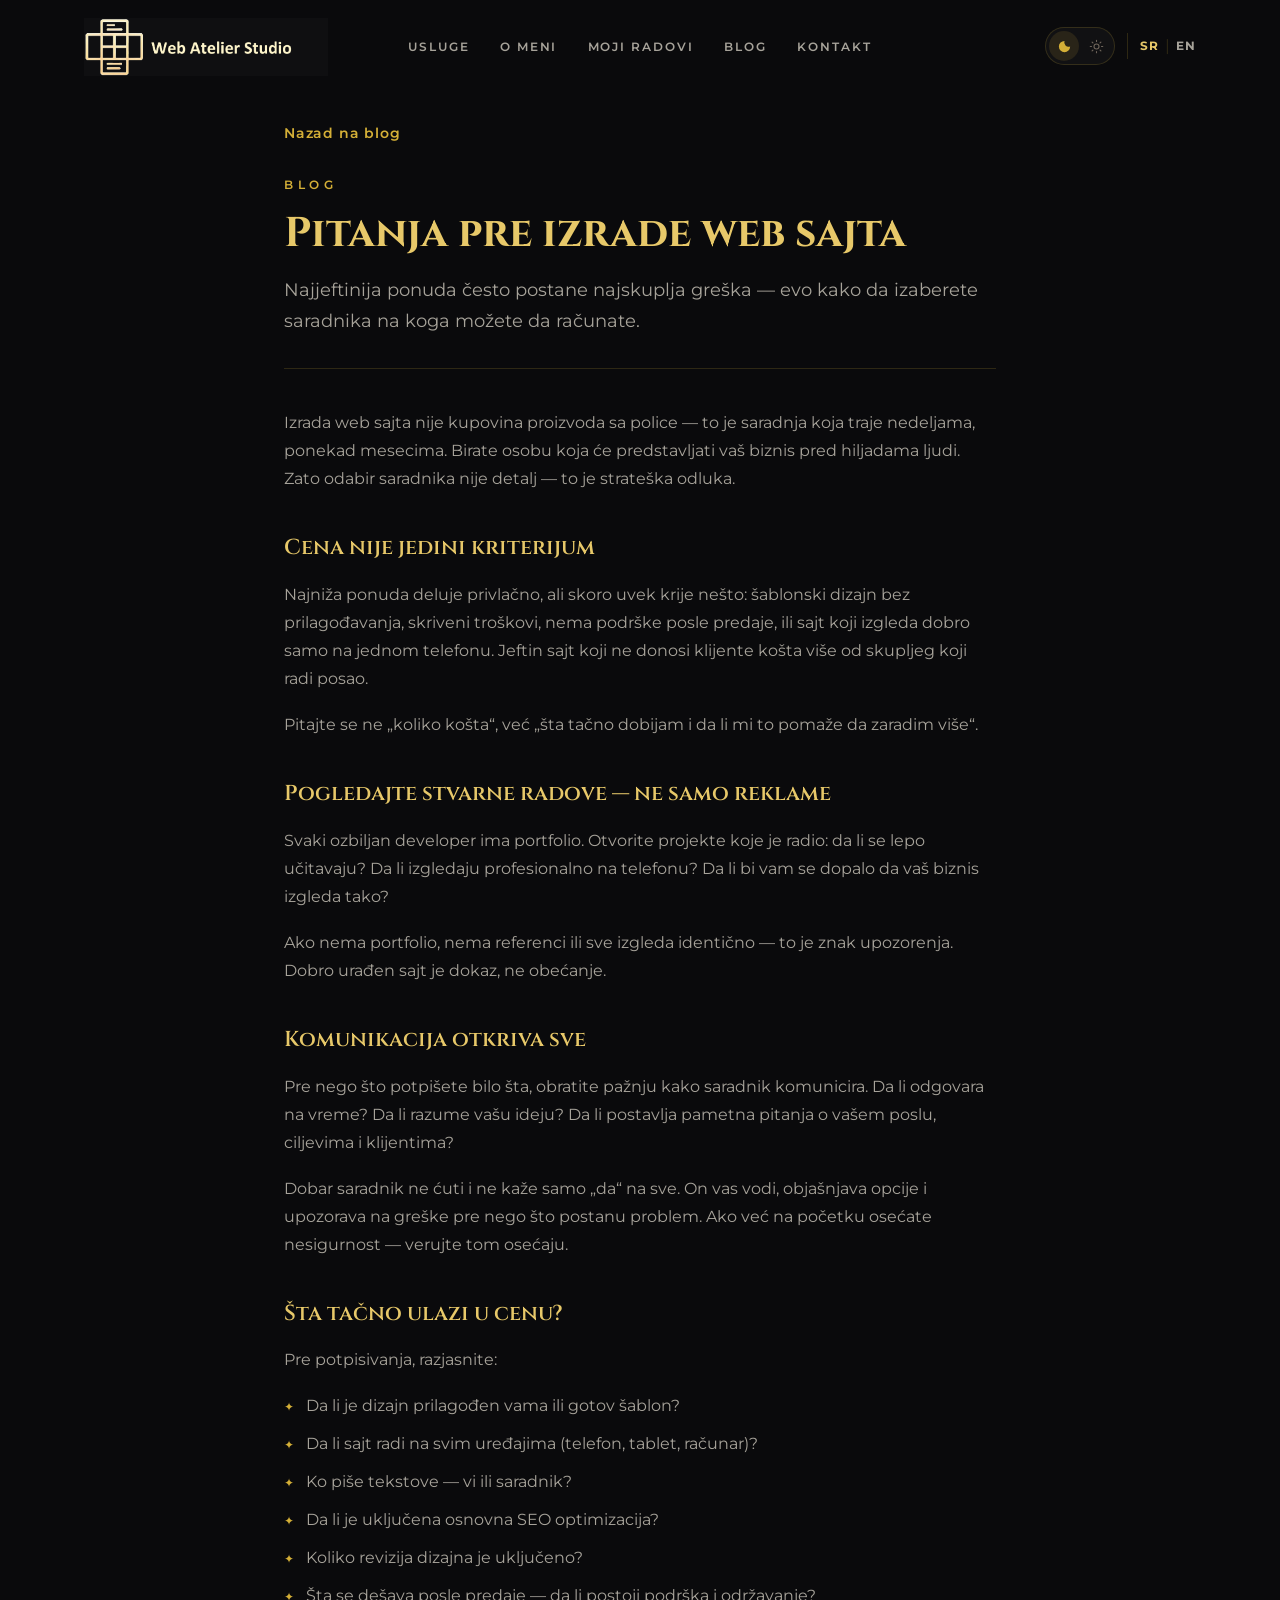
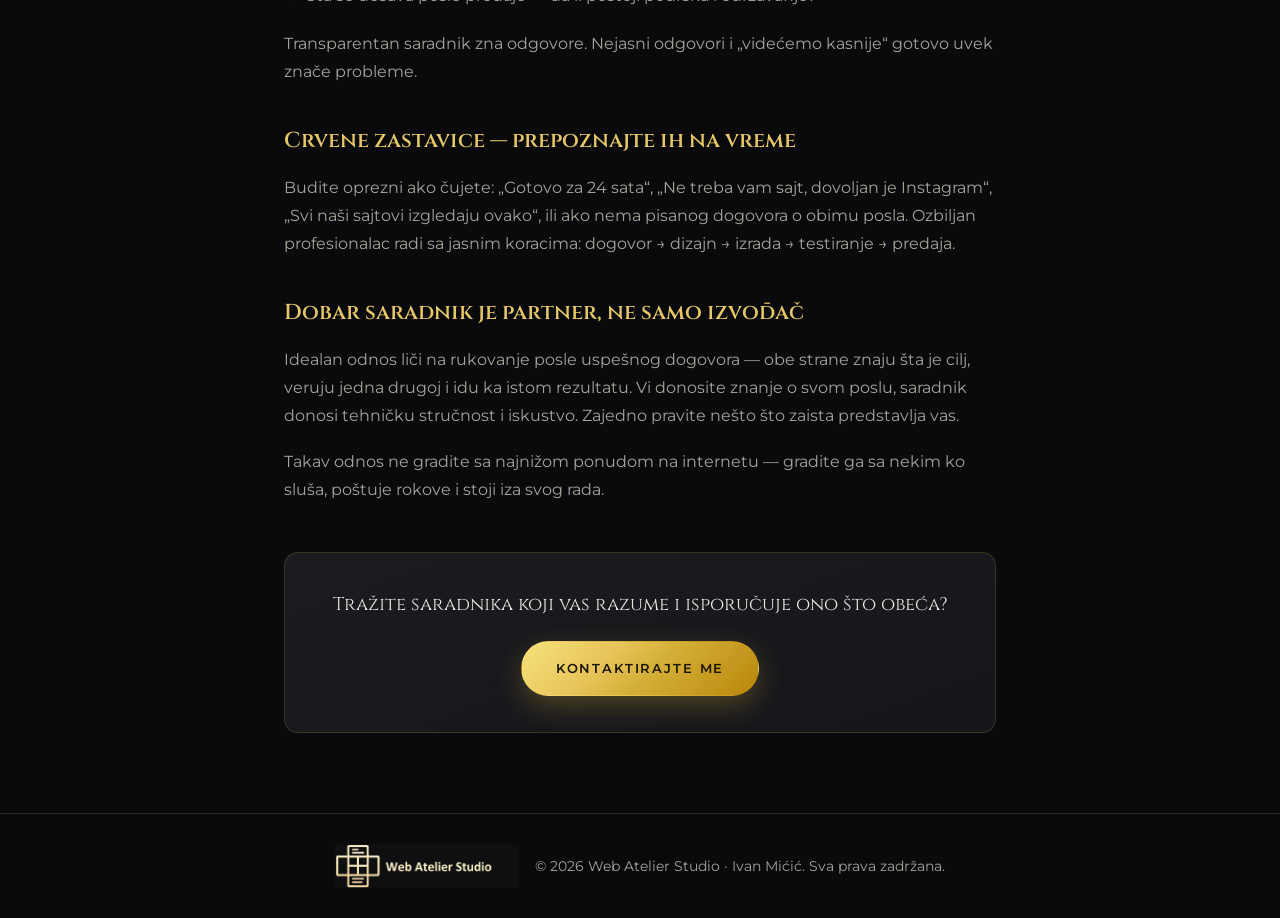
==== commit 524ac66e: "Dovršiti SEO audit, GA4 i kontakt podešavanja. Co-authored-by: Cursor <cursoragent@cursor.com>" ====
--- a/blog/pitanja-pre-izrade-web-sajta.html
+++ b/blog/pitanja-pre-izrade-web-sajta.html
@@ -5,6 +5,24 @@
   <meta name="viewport" content="width=device-width, initial-scale=1.0" />
   <title>Pitanja pre izrade web sajta | Web Atelier Studio</title>
   <meta name="description" content="Kako izabrati pravog saradnika za izradu web sajta? Na šta obratiti pažnju pre potpisivanja ugovora i zašto je pažljiv odabir ključan." />
+  <meta name="robots" content="index, follow" />
+  <link rel="canonical" href="https://web-atelier-studio.vercel.app/blog/pitanja-pre-izrade-web-sajta.html" />
+  <meta property="og:locale" content="sr_RS" />
+  <meta property="og:type" content="article" />
+  <meta property="og:title" content="Pitanja pre izrade web sajta | Web Atelier Studio" />
+  <meta property="og:description" content="Kako izabrati pravog saradnika za izradu web sajta? Na šta obratiti pažnju pre potpisivanja ugovora i zašto je pažljiv odabir ključan." />
+  <meta property="og:url" content="https://web-atelier-studio.vercel.app/blog/pitanja-pre-izrade-web-sajta.html" />
+  <meta property="og:image" content="https://web-atelier-studio.vercel.app/assets/img/web-atelier-studio-square.png" />
+  <meta name="twitter:card" content="summary_large_image" />
+  <!-- Google tag (gtag.js) -->
+  <script async src="https://www.googletagmanager.com/gtag/js?id=G-FBLSVCCFHM"></script>
+  <script>
+    window.dataLayer = window.dataLayer || [];
+    function gtag(){dataLayer.push(arguments);}
+    gtag("js", new Date());
+
+    gtag("config", "G-FBLSVCCFHM");
+  </script>
 
   <link rel="preconnect" href="https://fonts.googleapis.com" />
   <link rel="preconnect" href="https://fonts.gstatic.com" crossorigin />
@@ -19,6 +37,29 @@
       }
     })();
   </script>
+  <script type="application/ld+json">
+    {
+      "@context": "https://schema.org",
+      "@type": "Article",
+      "headline": "Pitanja pre izrade web sajta",
+      "description": "Kako izabrati pravog saradnika za izradu web sajta? Na šta obratiti pažnju pre potpisivanja ugovora i zašto je pažljiv odabir ključan.",
+      "url": "https://web-atelier-studio.vercel.app/blog/pitanja-pre-izrade-web-sajta.html",
+      "image": "https://web-atelier-studio.vercel.app/assets/img/web-atelier-studio-square.png",
+      "author": {
+        "@type": "Person",
+        "name": "Ivan Mićić"
+      },
+      "publisher": {
+        "@type": "Organization",
+        "name": "Web Atelier Studio",
+        "logo": {
+          "@type": "ImageObject",
+          "url": "https://web-atelier-studio.vercel.app/assets/img/web-atelier-studio-square.png"
+        }
+      },
+      "mainEntityOfPage": "https://web-atelier-studio.vercel.app/blog/pitanja-pre-izrade-web-sajta.html"
+    }
+  </script>
 </head>
 <body>
 
@@ -26,8 +67,8 @@
     <div class="container header__inner">
       <a href="../index.html#hero" class="logo" aria-label="Web Atelier Studio">
         <span class="logo__mark logo__mark--brand" aria-hidden="true">
-          <img src="../assets/img/web-atelier-studio.png?v=3" alt="Web Atelier Studio" class="logo__img logo__img--dark" />
-          <img src="../assets/img/web-atelier-studio-light.png?v=2" alt="" class="logo__img logo__img--light" />
+          <img src="../assets/img/web-atelier-studio.png?v=4" alt="Web Atelier Studio" class="logo__img logo__img--dark" width="1533" height="365" decoding="async" />
+          <img src="../assets/img/web-atelier-studio-light.png?v=3" alt="" class="logo__img logo__img--light" width="1533" height="365" decoding="async" />
         </span>
       </a>
 
@@ -116,8 +157,9 @@
 
   <footer class="footer">
     <div class="container footer__inner">
-      <span class="logo__mark" aria-hidden="true">
-        <img src="../assets/img/logo-1.jpg" alt="" class="logo__img" loading="lazy" decoding="async" />
+      <span class="logo__mark logo__mark--brand" aria-hidden="true">
+        <img src="../assets/img/web-atelier-studio.png?v=4" alt="" class="logo__img logo__img--dark" width="1533" height="365" loading="lazy" decoding="async" />
+        <img src="../assets/img/web-atelier-studio-light.png?v=3" alt="" class="logo__img logo__img--light" width="1533" height="365" loading="lazy" decoding="async" />
       </span>
       <p class="footer__copy">&copy; <span id="year"></span> <span data-i18n="footer.copy">Web Atelier Studio &middot; Ivan Mićić</span>. <span data-i18n="footer.rights">Sva prava zadržana.</span></p>
     </div>
